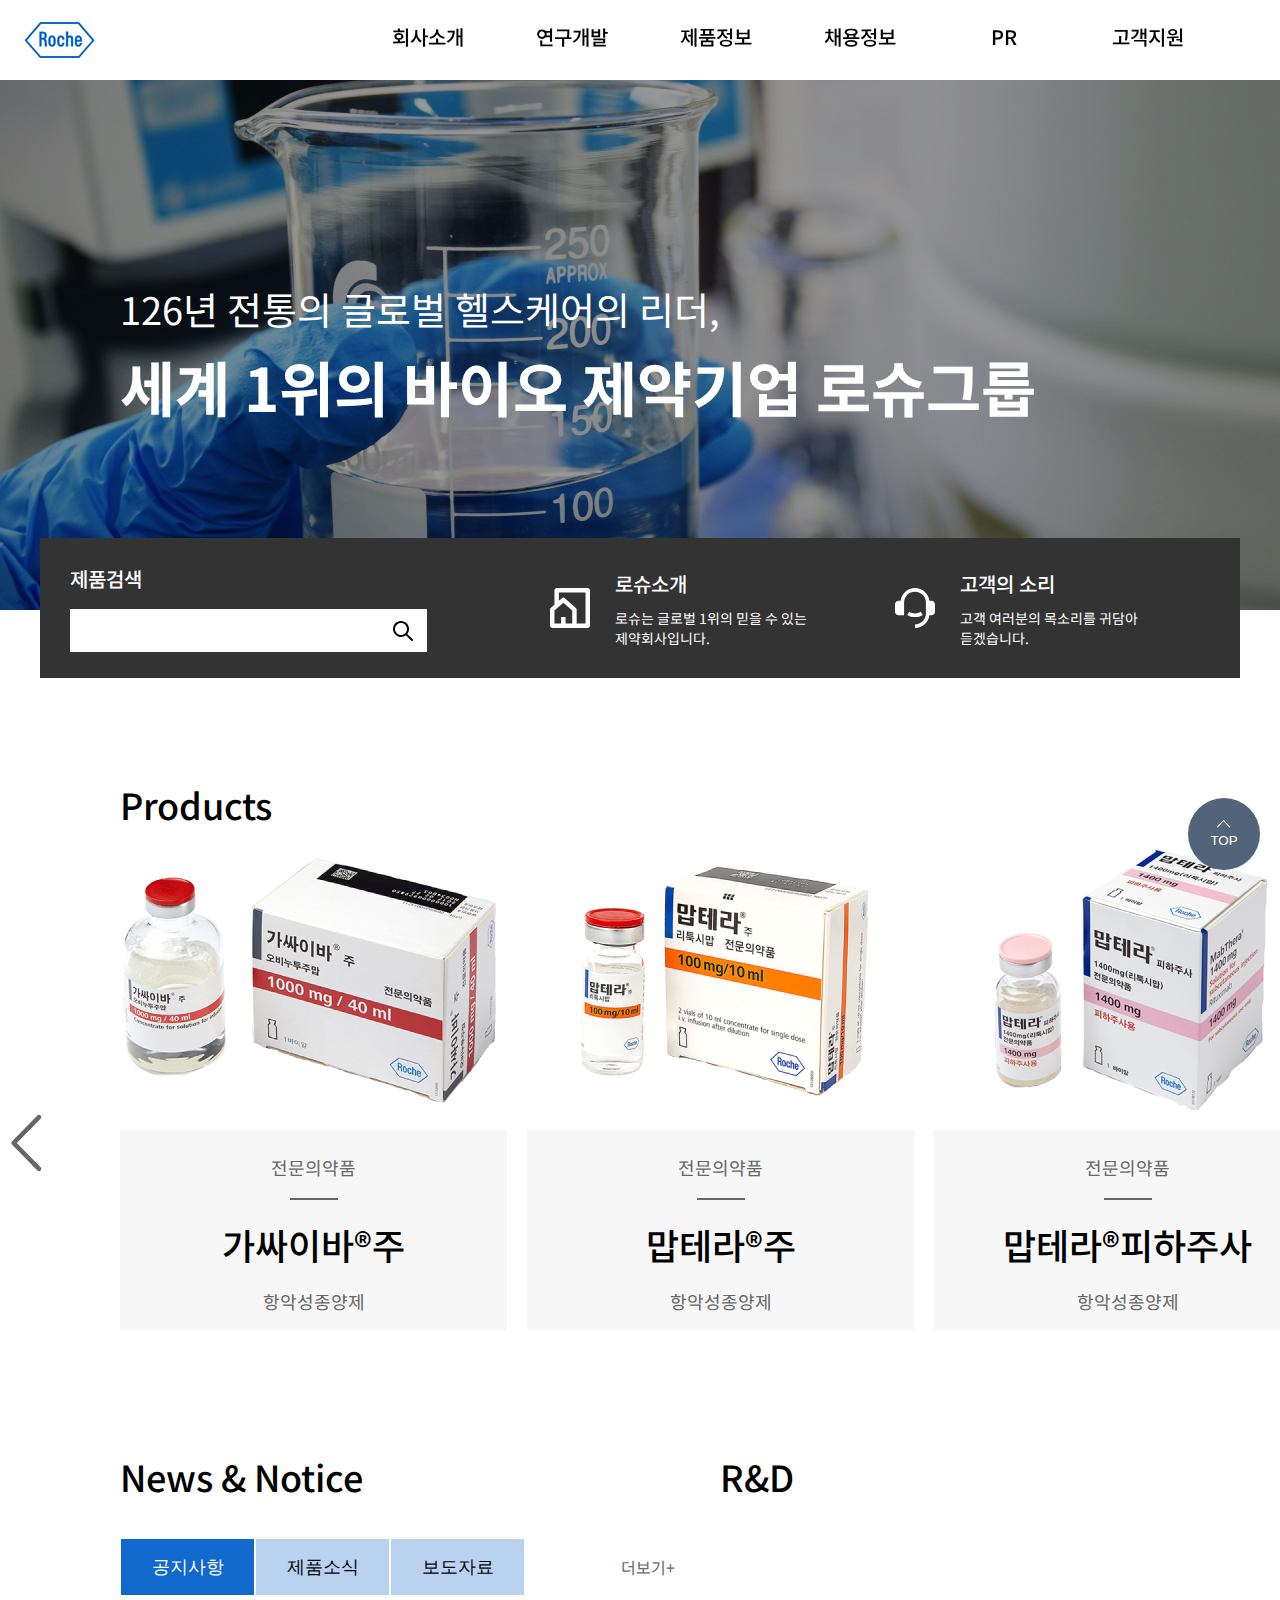
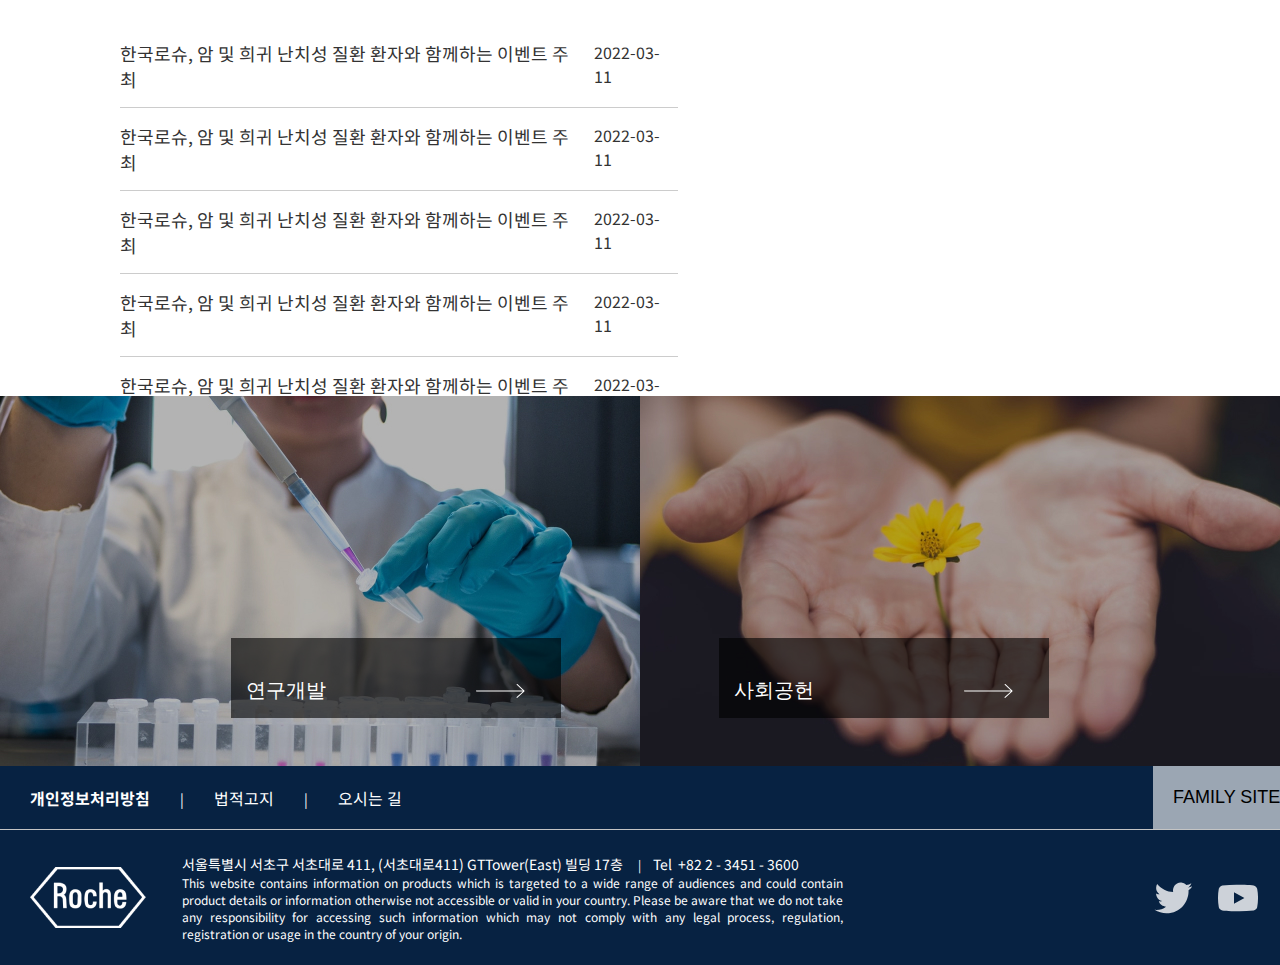
==== index.html @ 95707f21 "Add files via upload" ====
<!DOCTYPE html>
<html lang="en">
<head>
    <meta charset="UTF-8">
    <meta http-equiv="X-UA-Compatible" content="IE=edge">
    <meta name="viewport" content="width=device-width, initial-scale=1.0">
    <title>한국 로슈</title>
    <link href="https://unpkg.com/aos@2.3.1/dist/aos.css" rel="stylesheet">
    <link rel="stylesheet" href="https://unpkg.com/swiper@8/swiper-bundle.min.css"/>
    <link href="https://fonts.googleapis.com/css2?family=Noto+Sans+KR:wght@400;500;700&display=swap" rel="stylesheet">
    <link rel="stylesheet" href="./css/default.css">
    <link rel="stylesheet" href="./css/pc.css" media="screen and (min-width : 768px)">
    <link rel="stylesheet" href="./css/mobile.css" media="screen and (max-width : 767px)">
    <script src="https://ajax.googleapis.com/ajax/libs/jquery/3.6.0/jquery.min.js"></script>    
    <script src="https://unpkg.com/aos@2.3.1/dist/aos.js"></script>
    <script src="https://unpkg.com/swiper@8/swiper-bundle.min.js"></script>
    <script src="./js/slide.js"></script>
    <script src="./js/main.js"></script>
</head>
<body>
    <header id="main-header">
        <div class="container">
            <h3 class="logo"><a href="./index.html"><img src="./images/logo.png" alt="로고"></a></h3>
            <button id="mobile-menu" class="mobile-only"><img src="./images/mobile-menu.svg" alt=""></button>
            <div id="gnb">
                <ul>
                    <li><a href="#">회사소개</a>
                        <ul class="depth2 pc-only">
                            <li><a href="#">기업소개</a><span>|</span></li>
                            <li><a href="#">연혁</a></li>
                        </ul></li>
                    <li><a href="#">연구개발</a>
                        <ul class="depth2 pc-only">
                            <li><a href="#">연구개발</a><span>|</span></li>
                            <li><a href="#">임상연구</a></li>
                        </ul></li>
                    <li><a href="#">제품정보</a>
                        <ul class="depth2 pc-only">
                            <li><a href="#">제품검색</a><span>|</span></li>
                            <li><a href="#">제품소식</a></li>
                        </ul></li>
                    <li><a href="#">채용정보</a>
                        <ul class="depth2 pc-only">
                            <li><a href="#">채용안내</a><span>|</span></li>
                            <li><a href="#">복지제도</a></li>
                        </ul></li>
                    <li><a href="#">PR</a>
                        <ul class="depth2 pc-only">
                            <li><a href="#">공지사항</a><span>|</span></li>
                            <li><a href="#">보도자료</a><span>|</span></li>
                            <li><a href="#">사회공헌</a></li>
                        </ul></li>
                    <li><a href="./location.html">고객지원</a>
                        <ul class="depth2 pc-only">
                            <li><a href="#">고객문의</a><span>|</span></li>
                            <li><a href="./location.html">오시는 길</a></li>
                        </ul></li>
                </ul>
            </div>
            <button id="site-map" class="pc-only"><img src="./images/sitemap-btn.svg" alt="사이트맵"></button>
        </div>
        <div class="depth2-box pc-only"></div>
    </header>

    <div id="sitemap-modal" class="pc-only">
        <h3 class="logo"><img src="./images/logo.png" alt="로고"></h3>
        <button class="close"><img src="./images/close.svg" alt="닫기버튼"></button>
        <div class="sitemap">
            <ul>
                <li><a href="#">회사소개</a>
                    <ul class="depth2">
                        <li><a href="#">기업소개</a></li>
                        <li><a href="#">연혁</a></li>
                    </ul></li>
                <li><a href="#">연구개발</a>
                    <ul class="depth2">
                        <li><a href="#">연구개발</a></li>
                        <li><a href="#">임상연구</a></li>
                    </ul></li>
                <li><a href="#">제품정보</a>
                    <ul class="depth2">
                        <li><a href="#">제품검색</a></li>
                        <li><a href="#">제품소식</a></li>
                    </ul></li>
                <li><a href="#">채용정보</a>
                    <ul class="depth2">
                        <li><a href="#">채용안내</a></li>
                        <li><a href="#">복지제도</a></li>
                    </ul></li>
                <li><a href="#">PR</a>
                    <ul class="depth2">
                        <li><a href="#">공지사항</a></li>
                        <li><a href="#">보도자료</a></li>
                        <li><a href="#">사회공헌</a></li>
                    </ul></li>
                <li><a href="#">고객지원</a>
                    <ul class="depth2">
                        <li><a href="#">고객문의</a></li>
                        <li><a href="./location.html">오시는 길</a></li>
                    </ul></li>
            </ul>
        </div>
    </div>

    <div class="main-banner">
        <div id="main-visual" class="swiper">
            <div class="swiper-wrapper">
                <div class="swiper-slide s1">
                    <div class="title">
                    <h2>
                        <span>126년 전통의 글로벌 헬스케어의 리더,</span>
                        <br>세계 1위의 바이오 제약기업 로슈그룹
                    </h2>
                    </div>
                </div>
                <div class="swiper-slide s2">
                    <div class="title">
                    <h2>
                        <span>당신의 삶에 건강한 변화를</span>
                        <br>Doing  now what patients need next
                    </h2>
                    </div>
                </div>
                <div class="swiper-slide s3">
                    <div class="title">
                    <h2>
                        <span>지속적인 성장과 탁월한 성과 창출을 위한 노력</span>
                        <br>열정이 넘치는 회사, 로슈 기업
                    </h2>
                    </div>
                </div>
            </div>
        </div>
        <div class="quick-menu">
            <div class="search">
                <h4>제품검색</h4>
                <form action="" class="search-input">
                    <input type="" name="search" id="search">
                    <button type="submit" class="search-btn"><img src="./images/search-btn.svg" alt="검색"></button>
                </form>
            </div>
            <div class="container">
                <a href="#" class="about">
                    <img src="./images/about-icon.svg" alt="로슈소개">
                    <div class="text-box">
                        <h4>로슈소개</h4>
                        <p>로슈는 글로벌 1위의 믿을 수 있는 
                            <br>제약회사입니다.</p>
                    </div>
                </a>
                <a href="#" class="contact">
                    <img src="./images/contact-icon.svg" alt="고객의 소리">
                    <div class="text-box">
                        <h4>고객의 소리</h4>
                        <p>고객 여러분의 목소리를 귀담아 
                            <br>듣겠습니다. </p>
                    </div>
                </a>
            </div>
        </div>
    </div>

    <main> 
        <section id="products">
            <h3 class="title">Products</h3>
            <button class="arrow left"><img src="./images/left-arrow.svg" alt=""></button>
            <button class="arrow right"><img src="./images/right-arrow.svg" alt=""></button>
            <div class="container">
                <div class="product-list">
                    <div class="product-box">
                            <img src="./images/product01.jpg" alt="">
                            <a href="#" class="text-box">
                                <p>전문의약품</p>
                                <div class="border"></div>
                                <h3>가싸이바®주</h3>
                                <p>항악성종양제</p>
                            </a>
                    </div>
                    <div class="product-box">
                            <img src="./images/product02.jpg" alt="">
                            <a href="#" class="text-box">
                                <p>전문의약품</p>
                                <div class="border"></div>
                                <h3>맙테라®주</h3>
                                <p>항악성종양제</p>
                            </a>
                    </div>
                    <div class="product-box">
                        <img src="./images/product03.jpg" alt="">
                        <a href="#" class="text-box">
                            <p>전문의약품</p>
                            <div class="border"></div>
                            <h3>맙테라®피하주사</h3>
                            <p>항악성종양제</p>
                        </a>
                    </div>
                    <div class="product-box">
                        <img src="./images/product04.jpg" alt="">
                        <a href="#" class="text-box">
                            <p>전문의약품</p>
                            <div class="border"></div>
                            <h3>아바스틴®주</h3>
                            <p>항악성종양제</p>
                        </a>
                    </div>
                    <div class="product-box">
                        <img src="./images/product05.jpg" alt="">
                        <a href="#" class="text-box">
                            <p>전문의약품</p>
                            <div class="border"></div>
                            <h3>알레센자®캡슐</h3>
                            <p>항악성종양제</p>
                        </a>
                    </div>
                    <div class="product-box">
                        <img src="./images/product06.jpg" alt="">
                        <a href="#" class="text-box">
                            <p>전문의약품</p>
                            <div class="border"></div>
                            <h3>젤로다®정</h3>
                            <p>항악성종양제</p>
                        </a>
                    </div>
                     <div class="product-box">
                        <img src="./images/product07.jpg" alt="">
                        <a href="#" class="text-box">
                            <p>전문의약품</p>
                            <div class="border"></div>
                            <h3>젤보라프®정</h3>
                            <p>항악성종양제</p>
                        </a>
                    </div>
                    <div class="product-box">
                        <img src="./images/product08.jpg" alt="">
                        <a href="#" class="text-box">
                            <p>전문의약품</p>
                            <div class="border"></div>
                            <h3>캐싸일라®주</h3>
                            <p>항악성종양제</p>
                        </a>
                    </div>
                    <div class="product-box">
                        <img src="./images/product09.jpg" alt="">
                        <a href="#" class="text-box">
                            <p>전문의약품</p>
                            <div class="border"></div>
                            <h3>타쎄바®정</h3>
                            <p>항악성종양제</p>
                        </a>
                    </div>
                </div>
            </div>
        </section>

        <section id="content1">
            <article id="news">
                <h3 class="title">News & Notice</h3>
                <div class="info-box">
                    <div class="tab">
                        <div class="tab-btn">
                            <button class="on">공지사항</button>
                            <button>제품소식</button>
                            <button>보도자료</button>
                        </div>
                        <a href="#">더보기+</a>
                    </div>
                    <div class="info on notice">
                        <div class="text">
                            <a href="#">한국로슈, 암 및 희귀 난치성 질환 환자와 함께하는 이벤트 주최</a>
                            <p>2022-03-11</p>
                        </div>
                        <div class="text">
                            <a href="#">한국로슈, 암 및 희귀 난치성 질환 환자와 함께하는 이벤트 주최</a>
                            <p>2022-03-11</p>
                        </div>
                        <div class="text">
                            <a href="#">한국로슈, 암 및 희귀 난치성 질환 환자와 함께하는 이벤트 주최</a>
                            <p>2022-03-11</p>
                        </div>
                        <div class="text">
                            <a href="#">한국로슈, 암 및 희귀 난치성 질환 환자와 함께하는 이벤트 주최</a>
                            <p>2022-03-11</p>
                        </div>
                        <div class="text">
                            <a href="#">한국로슈, 암 및 희귀 난치성 질환 환자와 함께하는 이벤트 주최</a>
                            <p>2022-03-11</p>
                        </div>
                    </div>
                    <div class="info product-news">
                        <div class="text">
                            <a href="#">캐싸일라주 100밀리그램, 캐싸일라주 160밀리그램 (트라스...</a>
                            <p>2022-02-03</p>
                        </div>
                        <div class="text">
                            <a href="#">캐싸일라주 100밀리그램, 캐싸일라주 160밀리그램 (트라스...</a>
                            <p>2022-02-03</p>
                        </div>
                        <div class="text">
                            <a href="#">캐싸일라주 100밀리그램, 캐싸일라주 160밀리그램 (트라스...</a>
                            <p>2022-02-03</p>
                        </div>
                        <div class="text">
                            <a href="#">캐싸일라주 100밀리그램, 캐싸일라주 160밀리그램 (트라스...</a>
                            <p>2022-02-03</p>
                        </div>
                        <div class="text">
                            <a href="#">캐싸일라주 100밀리그램, 캐싸일라주 160밀리그램 (트라스...</a>
                            <p>2022-02-03</p>
                        </div>
                    </div>
                    <div class="info news">
                        <div class="text">
                            <a href="#">한국로슈, ‘2018 대한민국 일하기 좋은 100대 기업’ 선정</a>
                            <p>2018-11-08</p>
                        </div>
                        <div class="text">
                            <a href="#">한국로슈, ‘2018 대한민국 일하기 좋은 100대 기업’ 선정</a>
                            <p>2018-11-08</p>
                        </div>
                        <div class="text">
                            <a href="#">한국로슈, ‘2018 대한민국 일하기 좋은 100대 기업’ 선정</a>
                            <p>2018-11-08</p>
                        </div>
                        <div class="text">
                            <a href="#">한국로슈, ‘2018 대한민국 일하기 좋은 100대 기업’ 선정</a>
                            <p>2018-11-08</p>
                        </div>
                        <div class="text">
                            <a href="#">한국로슈, ‘2018 대한민국 일하기 좋은 100대 기업’ 선정</a>
                            <p>2018-11-08</p>
                        </div>
                    </div>
                </div>
            </article>
            <article id="rnd">
                <h3 class="title">R&D</h3>
                <div class="video">
                    <iframe width="569" height="351" src="https://www.youtube.com/embed/h6TH1pQkiyU?autoplay=1&mute=1&loop=1" title="YouTube video player" frameborder="0" allow="accelerometer; autoplay; clipboard-write; encrypted-media; gyroscope; picture-in-picture" allowfullscreen></iframe>
                </div>
            </article>
        </section>

        <section id="content2">
            <article class="research">
                <h3 data-aos="fade-down"
                data-aos-easing="linear"
                data-aos-duration="600">끊임없는 혁신,
                    <br>세계 최고의 R&D 중심기업 로슈
                </h3>
                <button class="btn" onclick = "location.href = '#'">
                    <h4>연구개발</h4>
                    <img src="./images/content-arrow.svg" alt="바로가기">
                </button>
            </article>
            <article class="contribution">
                <h3 data-aos="fade-down"
                data-aos-easing="linear"
                data-aos-duration="600">건강하고 행복한 내일을 위해 
                    <br>지속가능경영을 실천하고 있습니다.
                </h3>
                <button class="btn" onclick = "location.href = '#'">
                    <h4>사회공헌</h4>
                    <img src="./images/content-arrow.svg" alt="바로가기">
                </button>
            </article>

        </section>
    </main>

    <footer id="main-footer">
        <div class="ft-top pc-only">
            <ul class="ft-menu">
                <li><a href="#"><strong>개인정보처리방침</strong></a><span>|</span></li>
                <li><a href="#">법적고지</a><span>|</span></li>
                <li><a href="./location.html">오시는 길</a></li>
            </ul>
            <button id="family-site">Family Site <img src="./images/more-btn.svg" alt="패밀리사이트 열어보기"></button>
            <ul class="family-site-list">
                <li><a href="https://www.roche.com/" target="_blank">로슈글로벌</a></li>
                <li><a href="http://www.roche-diagnostics.co.kr/Pages/default.aspx" target="_blank">한국로슈진단</a></li>
            </ul>
        </div>
        <div class="ft-bottom">
            <img src="./images/ft-logo.png" alt="footer 로고">
            <div class="text">
                <p>서울특별시 서초구 서초대로 411, (서초대로411) GTTower(East) 빌딩 17층 <span>|</span>Tel&nbsp;&nbsp;+82 2 - 3451 - 3600</p>
                <p class="pc-only">This website contains information on products which is targeted to a wide range of audiences and could contain product details or information otherwise not accessible or valid in your country. Please be aware that we do not take any responsibility for accessing such information which may not comply with any legal process, regulation, registration or usage in the country of your origin.</p>
            </div>
            <div class="sns">
                <ul>
                    <li><a href="https://twitter.com/roche" target="_blank"><img src="./images/twitter.svg" alt="트위터"></a></li>
                    <li><a href="https://www.youtube.com/channel/UCH_ZBgtt6-8-VA52pao0SSA" target="_blank"><img src="./images/youtube.svg" alt="유튜브"></a></li>
                    <li><a href="https://www.facebook.com/roche/" target="_blank"><img src="./images/facebook.svg" alt="페이스북"></a></li>
                </ul>
            </div>
            <button onclick = "location.href = '#'"><img src="./images/up-arrow.svg" alt="위로가기"> TOP</button>

        </div>
    </footer>

<script src="js/swiper.js"></script>
<script> AOS.init(); </script>
</body>
</html>
---- css/default.css ----
*{
    padding: 0;
    margin: 0;
    box-sizing: border-box;
}

body{
    font-family: 'Noto Sans KR', sans-serif;
    font-weight: 400;
}

ul{
    list-style-type: none;
}

a{
    text-decoration: none;
}

img{
    display: block;
}
---- css/pc.css ----
.mobile-only{
    display: none;
}


/* header(메뉴바 부분 */

#main-header{
    width: 100%;
    height: 80px;
    box-shadow: 0px 4px 4px -4px rgba(0, 0, 0, 0.25);
}

#main-header > .container{
    width: 1440px;
    margin: 0 auto;
    position: relative;
}

#main-header > .container > .logo{
    position: absolute;
    left: 25px;
    top: 22px;
}

#gnb > ul {
    display: flex;
    position: absolute;
    top: 22px;
    left: 381px;
}

#gnb > ul > li{
    width: 94px;
    z-index: 15;
    display: flex;
    justify-content: center;
}

#gnb > ul > li > a{
    font-size: 20px;
    font-weight: 400;
    display: block;
    height: 60px;
}

#gnb > ul > li:not(:last-child){
    margin-right: 50px;
}

#gnb > ul > li > a{
    color: #000;
    font-weight: 500;
    font-size: 20px;
}

#gnb > ul > li > .depth2{
    display: flex;
    align-items: center;
    justify-content: center;
    position: absolute;
    height: 65px;
    top: 60px;
    z-index: 10;
    color: #fff;
    display: none;
    text-align: center;
}

#gnb > ul > li > .depth2.on{
    display: flex;
    min-width: 400px;
}

#gnb > ul > li > .depth2 > li > a{
    color: #fff;
}

#gnb > ul > li > .depth2 > li > a:hover{
    color: #FFE816;
}

#gnb > ul > li > .depth2 > li > span{
    margin: 0 50px;
}

#main-header .depth2-box{
    width: 100vw;
    margin: 0 auto;
    background: rgba(18, 105, 205, 0.8);
    position: absolute;
    height: 0;
    top: 80px;
    z-index: 9;
    transition: all 0.3s;
}

#main-header .depth2-box.on{
    height: 65px;
    opacity: 1;
}


#site-map{
    position: absolute;
    top: 29.33px;
    right: 25px;
    background: transparent;
    border: none;
}

#site-map:hover{
    cursor: pointer;
}




/* 사이트맵 */
#sitemap-modal{
    background: rgba(255, 255, 255, 0.95);;
    width: 100%;
    height: 100vh;
    z-index: 999;
    position: fixed;
    top: 0;
    display: flex;
    align-items: center;
    justify-content: center;
    display: none;
}

#sitemap-modal.on{
    display: flex;
}

#sitemap-modal .logo{
    position: absolute;
    left: 25px;
    top: 26px;
}

#sitemap-modal .close{
    position: absolute;
    right: 26.29px;
    top: 31.29px;
    border: none;
    background: transparent;
}

#sitemap-modal .close:hover{
    cursor: pointer;
}

#sitemap-modal .sitemap > ul{
    display: flex;
    text-align: center;
}


#sitemap-modal .sitemap > ul > li:not(:last-child){
    margin-right: 50px;
}

#sitemap-modal .sitemap > ul > li > a{
    width: 160px;
    color: #000;
    font-size: 38px;
    font-weight: 500;
    display: block;
    height: 75px;
    line-height: 75px;
    margin-bottom: 40px;
    border-bottom: 3px solid #333;
}


#sitemap-modal .sitemap .depth2 li a{
    color: #000;
    font-size: 26px;
    font-weight: 400;
    display: block;
}

#sitemap-modal .sitemap .depth2 li a:hover{
    color: #1269CD;
}

#sitemap-modal .sitemap .depth2 li:not(:last-child){
    margin-bottom: 50px;
}




/* 메인배너 부분 */

.main-banner{
    position: relative;
    margin: 0 auto;
}

.swiper {
    width: 100%;
    height: 530px;
  }
  
  .swiper .swiper-slide.s1{
    background-image: url(../images/main-visual01.jpg);
    background-size: cover;
    background-position: center;
  }
  
  .swiper .swiper-slide.s2{
    background-image: url(../images/main-visual02.jpg);
    background-size: cover;
    background-position: center;
  }

  .swiper .swiper-slide.s3{
    background-image: url(../images/main-visual03.jpg);
    background-size: cover;
    background-position: center;
  }
  
  .swiper .swiper-slide {
    position: relative;
  }

  .swiper .swiper-slide .title{
      width: 1440px;
      margin: 0 auto;
      padding-left: 120px;
      padding-top: 175px;
  }
  
  .swiper .swiper-slide .title h2 {
    font-size: 60px;
    color: #fff;
    margin-bottom: 0;
  }
  
  .swiper .swiper-slide .title h2 span {
    font-size: 38px;
    font-weight: normal;
  }



  /* 퀵메뉴 */

  .quick-menu{
      width: 1200px;
      height: 140px;
      background: #333;
      margin: 0 auto;
      z-index: 9;
      position: absolute;
      top: 458px;
      left: 50%;
      transform: translate(-50%, 0);
  }

  .quick-menu{
      display: flex;
      padding-left: 30px;
      align-items: center;
      color: #fff
  }

  .quick-menu .search > h4{
      font-size: 20px;
      font-weight: 500;
      margin-bottom: 16px;
  }

  .quick-menu .search .search-input {
      display: flex;
  }
  
  .quick-menu .search .search-input > input{
      width: 323px;
      height: 43px;
      border: none;
  }

  .quick-menu .search .search-input .search-btn{
      display: inline-block;
      width: 34px;
      height: 43px;
      background: #fff;
      border: none;
      margin-left: 0;
  }

  .quick-menu .search .search-input .search-btn:hover{
      cursor: pointer;
  }

  .main-banner .quick-menu .container{
      width: 690px;
      height: 140px;
      margin-left: 123px;
      display: flex;
  }

  .main-banner .quick-menu .about{
      width: 345px;
      display: flex;
      align-items: center;
      justify-content: left;
      color: #fff;
  }

  .main-banner .quick-menu .container a > img{
      width: 40px;
      margin-right: 25px;
  }

  .main-banner .quick-menu .text-box > h4{
      font-size: 20px;
      font-weight: 500;
      margin-bottom: 10px;
  }

  .main-banner .quick-menu .text-box > p{
    font-size: 14px;
    font-weight: 400;
}

.main-banner .quick-menu .contact{
    width: 345px;
    display: flex;
    align-items: center;
    justify-content: left;
    color: #fff;
}


section > h3{
    font-size: 36px;
    font-weight: 500;
}



/* 제품소개 */

#products{
    height: 672px;
    width: 1440px;
    margin: 0 auto;
    margin-top: 168px;
    padding-left: 120px;
    position: relative;
}

#products > .arrow{
    position: absolute;
    border: none;
    background: transparent;
}

#products > .arrow.right{
    right: 10.71px;
    top: 50%;
}

#products > .arrow.left{
    left: 10.71px;
    top: 50%;
}

#products .container{
    width: 1211px;
    height: 500px;
    overflow: hidden;
    position: relative;
}

#products .product-list{
    position: absolute;
    left: 0;
    width: calc(1211px*3);
    display: flex;
    margin-left: calc(-1211px*0);
    transition: all, 0.5s;
}

#products .product-list .product-box{
    display: inline-block;
    width: 387px;
    height: 500px;
}

#products .product-box{
    margin-right: 20px;
}

#products .product-box:nth-child(3n){
    margin-right: 0;
}

#products .product-list .text-box{
    width: 387px;
    padding: 24px 0;
    display: flex;
    flex-direction: column;
    align-items: center;
    background: #f7f7f7;
}

#products .product-list .text-box > p{
    font-size: 14px;
    font-weight: 400;
    color: #666;
    margin-bottom: 18px;
}

#products .product-list .text-box > .border{
    height: 2px;
    width: 48px;
    background: #666;
    margin-bottom: 18px;
}

#products .product-list .text-box > h3{
    font-size: 36px;
    font-weight: 500;
    color: #000;
}

#products .product-list .text-box > h3{
    font-size: 36px;
    font-weight: 500;
    color: #000;
    margin-bottom: 18px;
}

#products .product-list .text-box > p{
    font-size: 18px;
    color: #666;
}



/* 게시판, 영상 */

#content1 {
    width: 1440px;
    height: 546px;
    margin: 0 auto;
    display: flex;
    flex: 1;
}

#content1 article > h3{
    font-size: 36px;
    font-weight: 500;
}

#content1 #news{
    width: 720px;
    padding-left: 120px;
    padding-right: 42px;
}

#news .info-box{
    width: 558px;
    height: 366px;
    margin-top: 37px;
}

#news .tab{
    display: flex;
    align-items: center;
}

#news .tab-btn{
    display: flex;
}

#news .tab button{
    border: none;
    background: #B8D2F0;
    width: 135px;
    height: 56px;
    border-inline: 1px solid #fff;
    color: #000;
    font-size: 18px;
}

#news .tab button:hover{
    cursor: pointer;
}

#news .tab button.on{
    background: #1269CD;
    color: #fff;
}

#news .tab > a{
    font-size: 16px;
    margin-left: 96px;
    color: #696969;
}

#news .info{
    display: none;
}

#news .info.on{
    display: block;
}

#news .info .text{
    display: flex;
    font-size: 18px;
    margin-bottom: 15px;
    border-bottom: 1px solid #ccc;
    padding-bottom: 15px;
}

#news .info .text:first-child{
    margin-top: 45px;
}

#news .info .text > a{
    color: #333;
    width: 456px;
}

#news .info .text > p{
    margin-left: 19px;
    font-size: 16px;
    color: #333;
}

#rnd > .video{
    margin-top: 37px;
    padding-left: 31px;
}




/* 하단 배너 */

#content2{
    width: 100%;
    height: 370px;
    margin: 0 auto;
    display: flex;
}

#content2 article{
    display: flex;
    flex-direction: column;
    flex: 1;
}


#content2 .research{
    background-image: url(../images/content01.jpg);
    background-position: center;
    background-size: cover;
    padding-top: 124px;
    padding-right: 79px;
    align-items:flex-end;
}

#content2 .contribution{
    background-image: url(../images/content02.jpg);
    background-position: center;
    background-size: cover;
    padding-top: 124px;
    padding-left: 79px;
    align-items:flex-start;
}

#content2 article > h3{
    font-size: 28px;
    font-weight: 500;
    color: #fff;
    margin-bottom: 38px;
}


#content2 article .btn{
    width: 330px;
    height: 80px;
    background: rgba(0, 0, 0, 0.6);
    padding-top: 25px;
    padding-left: 15px;
    padding-right: 19px;
    display: flex;
    align-items: center;
    border: none;
}

#content2 article .btn:hover{
    cursor: pointer;
}

#content2 article .btn > h4{
    color: #fff;
    font-size: 20px;
    font-weight: 500;
    margin-right: 150px;
}



/* 메인 footer */

#main-footer{
    margin: 0 auto;
    width: 100%;
    height: 199px;
    background: #072242;
}

#main-footer .ft-top{
    width: 1440px;
    margin: 0 auto;
    height: 63px;
    position: relative;
}

#main-footer .ft-menu{
    display: flex;
    position: absolute;
    top: 20px;
    left: 30px;
}

#main-footer .ft-menu li > a{
    color: #fff;
    font-size: 16px;
}

#main-footer .ft-menu li > span{
    margin-right: 30px;
    margin-left: 30px;
    color: #fff;
    font-size: 14px;
}

#family-site{
    width: 287px;
    height: 63px;
    display: flex;
    align-items: center;
    font-size: 18px;
    padding: 19px 20px;
    background: rgba(255, 255, 255, 0.6);
    border: none;
    text-transform: uppercase;
    position: absolute;
    top: 0;
    right: 0;
}

#family-site:hover{
    cursor: pointer;
}

#family-site > img{
    margin-left: 110px;
}

#main-footer .ft-top .family-site-list{
    position: absolute;
    right: 0;
    top: -129px;
    display: none;
}

#main-footer .ft-top .family-site-list.on{
    display: block;
}

#main-footer .ft-top .family-site-list li{
    width: 287px;
    height: 65px;
    background: rgba(200, 215, 232, 0.8);
}

#main-footer .ft-top .family-site-list li a{
    display: block;
    width: 287px;
    height: 65px;
    padding-left: 20px;
    padding-top: 21px;
    color: #000;
    font-size: 20px;
}


#main-footer .ft-bottom{
    width: 1440px;
    margin: 0 auto;
    height: 136px;
    border-top: 1px solid #c4c4c4;
    display: flex;
    align-items: center;
    padding-left: 30px;
}

#main-footer .ft-bottom > img{
    margin-right: 36px;
}

#main-footer .ft-bottom .text{
    width: 661px;
    color: #fff;
    font-size: 12px;
    text-align: justify;
}

#main-footer .ft-bottom .text p:first-child{
    font-size: 14px;
}

#main-footer .ft-bottom .text p:first-child > span{
    font-size: 12px;
    margin-right: 1em;
    margin-left: 1em;
}

#main-footer .ft-bottom .sns ul{
    display: flex;
    width: 170px;
    justify-content: space-between;
    margin-left: 310px;
}

#main-footer .ft-bottom > button{
    width: 72px;
    height: 72px;
    border-radius: 50%;
    background: #51647A;
    color: #fff;
    border: none;
    display: flex;
    flex-direction: column;
    justify-content: center;
    align-items: center;
    position: fixed;
    bottom: 30px;
    right: 20px;
}

#main-footer .ft-bottom > button:hover{
    cursor: pointer;
}

#main-footer .ft-bottom > button > img{
    margin-bottom: 5px;
}
---- css/mobile.css ----
.pc-only{
    display: none;
}

#main-header{
    width: 100%;
    height: 80px;
    box-shadow: 0px 4px 4px -4px rgba(0, 0, 0, 0.25);
    position: relative;
}

#main-header > .container{
    height: 80px;
    display: flex;
    align-items: center;
    justify-content: center;
}

#main-header > .container > .logo{
    width: 94px;
}

#mobile-menu{
    position: absolute;
    border: none;
    background: transparent;
    top: 16px;
    right: 16px;
}

#gnb {
    width: 100%;
    background: rgba(255, 255, 255, 0.9);    
    display: flex;
    flex-direction: column;
    position: absolute;
    top: 80px;
    z-index: 9;
    display: none;
}

#gnb.on{
    display: flex;
}

#gnb > ul > li{
    width: 100%;
    height: 63px;
    z-index: 15;
    display: flex;
    justify-content: left;
    line-height: 63px;
}

#gnb > ul > li > a{
    padding-left: 15px;
    font-size: 20px;
    font-weight: 500;
    display: block;
    width: 100%;
    height: 63px;
}


#gnb > ul > li > a{
    color: #000;
    font-weight: 500;
    font-size: 20px;
}




/* 메인배너 부분 */

.main-banner{
    position: relative;
}

.swiper {
    width: 100%;
    height: calc(100vh - 80px);
  }
  
  .swiper .swiper-slide.s1{
    background-image: url(../images/main-visual01.jpg);
    background-size: cover;
    background-position: center;
  }
  
  .swiper .swiper-slide.s2{
    background-image: url(../images/main-visual02.jpg);
    background-size: cover;
    background-position-x: 30%;
  }

  .swiper .swiper-slide.s3{
    background-image: url(../images/main-visual03.jpg);
    background-size: cover;
    background-position-x: 40%;
  }
  
  .swiper .swiper-slide {
    display: flex;
    justify-content: center;
    align-items: center;
  }

  .swiper .swiper-slide .title{
      width: 100%;
      text-align: center;
  }
  
  .swiper .swiper-slide .title h2 {
    font-size: 20px;
    color: #fff;
    margin-bottom: 0;
    font-weight: 500;
  }
  
  .swiper .swiper-slide .title h2 span {
    font-size: 15px;
    font-weight: normal;
  }



  /* 퀵메뉴 */

.quick-menu{
    width: 100%;
    height: 280px;
    background: #333;
}

.quick-menu .search{
    height: 140px;
    display: flex;
    flex-direction: column;
    justify-content: center;
    align-items: center;
    color: #fff;
}

.quick-menu .search > h4{
    font-size: 20px;
    font-weight: 500;
    margin-bottom: 16px;
}

.quick-menu .search .search-input {
    display: flex;
}

.quick-menu .search .search-input > input{
    width: 323px;
    height: 43px;
    border: none;
}

.quick-menu .search .search-input .search-btn{
    display: inline-block;
    width: 34px;
    height: 43px;
    background: #fff;
    border: none;
    margin-left: 0;
}

.main-banner .quick-menu .container{
    display: flex;
    flex: 1;
}

.main-banner .quick-menu a{
    width: 50%;
    height: 140px;
    display: flex;
    flex-direction: column;
    align-items: center;
    justify-content: center;
    color: #fff;
    text-align: center;
}

.main-banner .quick-menu a > img{
    width: 40px;
    margin-bottom: 10px;
}

.main-banner .quick-menu .text-box > h4{
    font-size: 18px;
    font-weight: 500;
    margin-bottom: 5px;
}

.main-banner .quick-menu .text-box > p{
  font-size: 12px;
  font-weight: 400;
}


/* 제품소개 */

#products{
    width: 100%;
    height: 768px;
    position: relative;
    text-align: center;
    padding-top: 60px;
    display: flex;
    flex-direction: column;
    align-items: center;
}

#products .title{
    margin-bottom: 8px;
    font-size: 36px;
}

#products > .arrow{
    position: absolute;
    border: none;
    background: #C4C4C4;
    width: 50px;
    height: 50px;
    display: flex;
    justify-content: center;
    align-items: center;
    z-index: 999;
}

#products > .arrow > img{
    width: 22px;
    height: 22px;
}

#products > .arrow.right{
    right: 0;
    top: 573px;
}

#products > .arrow.left{
    left: 0;
    top: 573px;
}

#products .container{
    width: 100vw;
    height: 768px;
    overflow: hidden;
}

#products .product-list{
    display: flex;
    transition: all, 0.5s;
}

#products .product-list .product-box{
    width: 100vw;
    height: 613px;
}

#products .product-list .product-box > img{
    width: 100%;
    height: 348px;
    object-fit: contain;
}

#products .product-list .text-box{
    width: 100vw;
    height: 300px;
    padding: 65.5px 0;
    display: flex;
    flex-direction: column;
    align-items: center;
    background: #f7f7f7;
}

#products .product-list .text-box > p{
    font-size: 15px;
    font-weight: 400;
    color: #666;
    margin-bottom: 20px;
}

#products .product-list .text-box .border{
    width: 53px;
    height: 2px;
    background: #666;
    margin-bottom: 20px;
}


#products .product-list .text-box > h3{
    font-size: 40px;
    font-weight: 500;
    color: #000;
    margin-bottom: 20px;
}

#products .product-list .text-box > p{
    font-size: 20px;
    color: #666;
}




/* 게시판, 영상 */

#content1 {
    width: 100%;
    height: 1000px;
    display: flex;
    flex: 1;
    flex-direction: column;
}

#content1 article > h3{
    font-size: 36px;
    font-weight: 500;
}

#content1 #news{
    width: 100%;
    text-align: center;
    padding: 0 10px;
    padding-top: 60px;
}

#news .info-box{
    width: calc(100% -20px);
    height: 339px;
    margin-top: 50px;
}

#news .tab{
    display: flex;
    flex-direction: column;
    align-items: flex-end;
}

#news .tab-btn{
    width: calc(100vw - 24px);
    display: flex;
}

#news .tab-btn button{
    border: none;
    background: #B8D2F0;
    width: 100%;
    height: 56px;
    border-inline: 1px solid #fff;
    color: #000;
    font-size: 18px;
}

#news .tab button.on{
    background: #1269CD;
    color: #fff;
}

#news .tab > a{
    font-size: 16px;
    color: #696969;
    margin-top: 15px;
}

#news .info{
    display: none;
}

#news .info.on{
    display: block;
}

#news .info .text{
    display: flex;
    font-size: 15px;
    margin-bottom: 15px;
    border-bottom: 1px solid #ccc;
    padding-bottom: 15px;
}

#news .info .text:first-child{
    margin-top: 15px;
}

#news .info .text > a{
    padding-left: 1px;
    display: block;
    color: #333;
    width: 90%;
    overflow: hidden;
    white-space: nowrap;
    text-align: left;
}

#news .info .text > p{
    margin-left: 12px;
    font-size: 12px;
    color: #333;
    white-space: nowrap;
}

#rnd{
    display: block;
    width: 100%;
    height: 410px;
    padding-top: 60px ;
    text-align: center;
}

#rnd > .video{
    margin-top: 50px;
}

#rnd > .video iframe{
    width: 100%;
}



/* 하단 배너 */

#content2{
    margin-top: 100px;
    height: 560px;
    display: flex;
    flex-direction: column;
}

#content2 article{
    width: 100%;
    display: flex;
    flex-direction: column;
    flex: 1; 
    padding-top: 110px;
    padding-left: 30px;
    align-items:flex-start;
}


#content2 .research{
    background-image: url(../images/content01.jpg);
    background-position: center;
    background-size: cover;
}

#content2 .contribution{
    background-image: url(../images/content02.jpg);
    background-position: center;
    background-size: cover;
}

#content2 article > h3{
    font-size: 20px;
    font-weight: 500;
    color: #fff;
    margin-bottom: 20px;
}


#content2 article .btn{
    width: 250px;
    height: 60px;
    background: rgba(0, 0, 0, 0.6);
    padding-top: 25px;
    padding-left: 15px;
    padding-right: 19px;
    display: flex;
    align-items: center;
    border: none;
}

#content2 article .btn:hover{
    cursor: pointer;
}

#content2 article .btn > h4{
    color: #fff;
    font-size: 14px;
    font-weight: 500;
    margin-right: 110px;
}


/* 메인 footer */

#main-footer{
    width: 100%;
    height: 212px;
    background: #072242;
}

#main-footer .ft-bottom{
    padding-top: 20px;
    display: flex;
    flex-direction: column;
    align-items: center;
    justify-content: center;
}

#main-footer .ft-bottom > img{
    margin-bottom: 25px;
    width: 90px;
}

#main-footer .ft-bottom .text{
    color: #fff;
    font-size: 11px;
    text-align: center;
    margin-bottom: 25px;
    width: 350px;
    line-height: 2em;
}

#main-footer .ft-bottom .text p:first-child > span{
    display: none;
}

#main-footer .ft-bottom .sns ul{
    display: flex;
    width: 165px;
    justify-content: space-between;
}

#main-footer .ft-bottom .sns ul li a > img{
    width: 35px;
}

#main-footer .ft-bottom > button{
    width: 55px;
    height: 55px;
    border-radius: 50%;
    background: #51647A;
    color: #fff;
    border: none;
    display: flex;
    flex-direction: column;
    justify-content: center;
    align-items: center;
    position: fixed;
    bottom: 20px;
    right: 15px;
    font-size: 12px;
}


#main-footer .ft-bottom > button > img{
    margin-bottom: 8px;
}
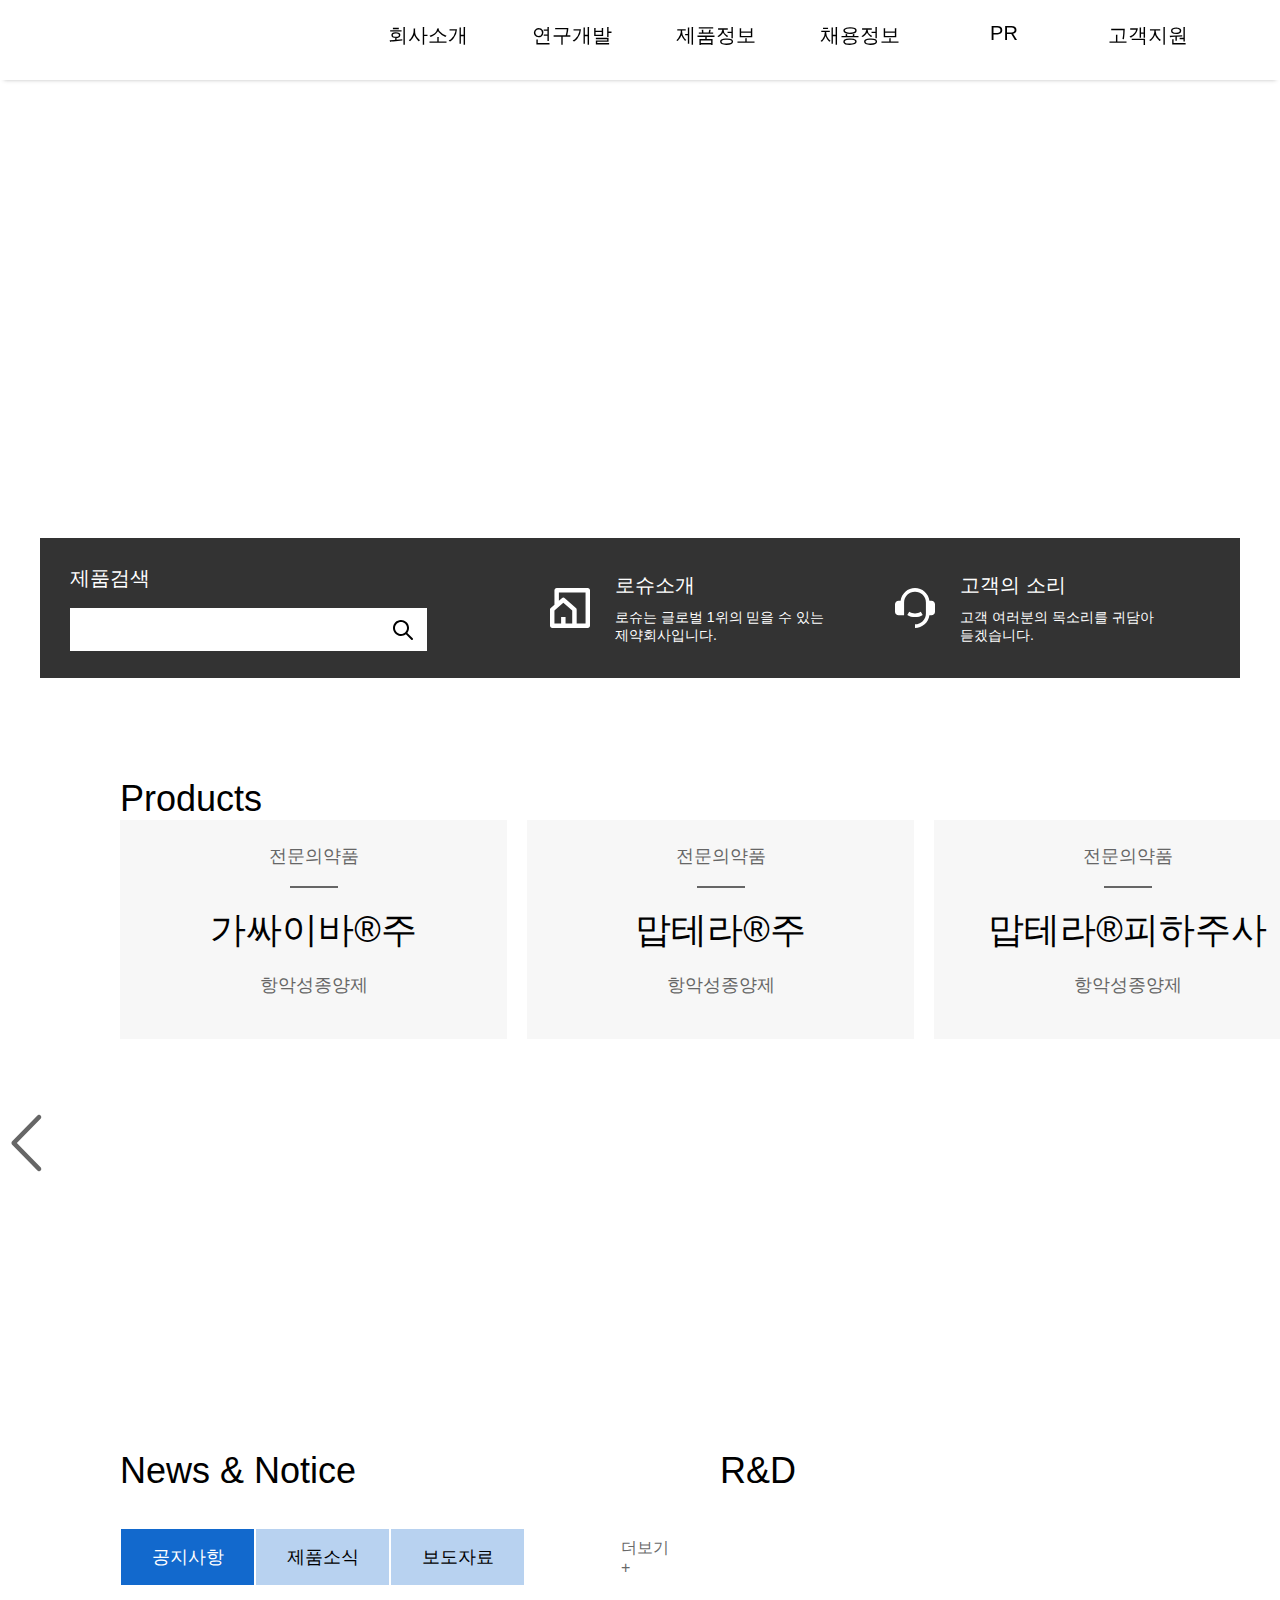
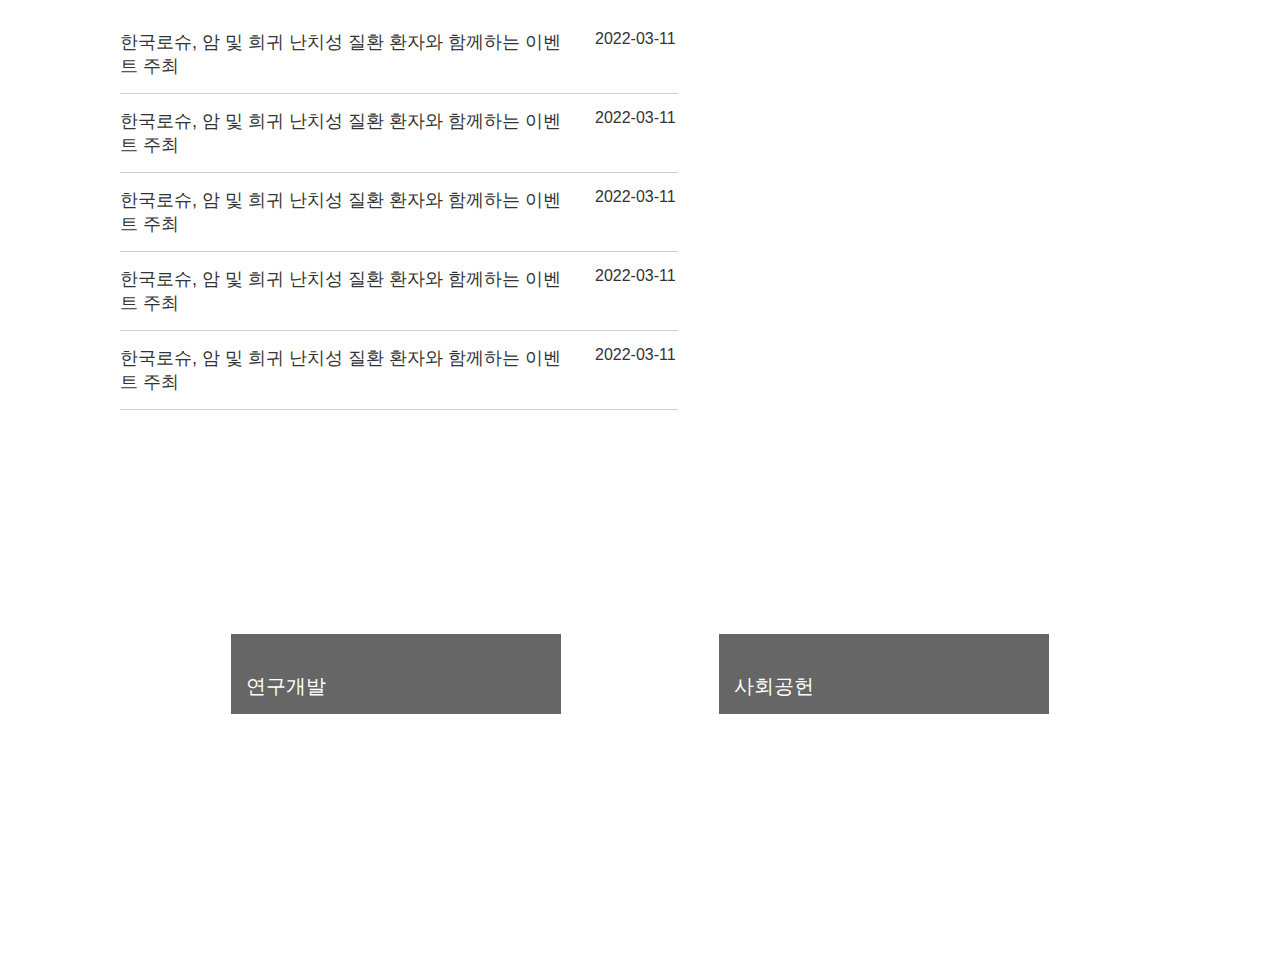
==== commit f6fc0079: "Add files via upload" ====
--- a/index.html
+++ b/index.html
@@ -16,91 +16,19 @@
     <script src="https://unpkg.com/swiper@8/swiper-bundle.min.js"></script>
     <script src="./js/slide.js"></script>
     <script src="./js/main.js"></script>
+    <meta name="description" content="세계 1위의 바이오 제약기업 로슈그룹 홈페이지 입니다.">  
+    <meta name="keywords" content="제약회사, 제약, 의료, 약, 바이오, 건강 ">
+    <meta name="author" content="한국 로슈">
+    <meta property="og:image" content="./images/logo2.png">
+    <meta property="og:title" content="한국 로슈">
+    <meta property="og:description" content="126년 전통의 글로벌 헬스케어의 리더, 세계 1위의 바이오 제약기업 로슈그룹 홈페이지 입니다.">
 </head>
 <body>
-    <header id="main-header">
-        <div class="container">
-            <h3 class="logo"><a href="./index.html"><img src="./images/logo.png" alt="로고"></a></h3>
-            <button id="mobile-menu" class="mobile-only"><img src="./images/mobile-menu.svg" alt=""></button>
-            <div id="gnb">
-                <ul>
-                    <li><a href="#">회사소개</a>
-                        <ul class="depth2 pc-only">
-                            <li><a href="#">기업소개</a><span>|</span></li>
-                            <li><a href="#">연혁</a></li>
-                        </ul></li>
-                    <li><a href="#">연구개발</a>
-                        <ul class="depth2 pc-only">
-                            <li><a href="#">연구개발</a><span>|</span></li>
-                            <li><a href="#">임상연구</a></li>
-                        </ul></li>
-                    <li><a href="#">제품정보</a>
-                        <ul class="depth2 pc-only">
-                            <li><a href="#">제품검색</a><span>|</span></li>
-                            <li><a href="#">제품소식</a></li>
-                        </ul></li>
-                    <li><a href="#">채용정보</a>
-                        <ul class="depth2 pc-only">
-                            <li><a href="#">채용안내</a><span>|</span></li>
-                            <li><a href="#">복지제도</a></li>
-                        </ul></li>
-                    <li><a href="#">PR</a>
-                        <ul class="depth2 pc-only">
-                            <li><a href="#">공지사항</a><span>|</span></li>
-                            <li><a href="#">보도자료</a><span>|</span></li>
-                            <li><a href="#">사회공헌</a></li>
-                        </ul></li>
-                    <li><a href="./location.html">고객지원</a>
-                        <ul class="depth2 pc-only">
-                            <li><a href="#">고객문의</a><span>|</span></li>
-                            <li><a href="./location.html">오시는 길</a></li>
-                        </ul></li>
-                </ul>
-            </div>
-            <button id="site-map" class="pc-only"><img src="./images/sitemap-btn.svg" alt="사이트맵"></button>
-        </div>
-        <div class="depth2-box pc-only"></div>
-    </header>
-
-    <div id="sitemap-modal" class="pc-only">
-        <h3 class="logo"><img src="./images/logo.png" alt="로고"></h3>
-        <button class="close"><img src="./images/close.svg" alt="닫기버튼"></button>
-        <div class="sitemap">
-            <ul>
-                <li><a href="#">회사소개</a>
-                    <ul class="depth2">
-                        <li><a href="#">기업소개</a></li>
-                        <li><a href="#">연혁</a></li>
-                    </ul></li>
-                <li><a href="#">연구개발</a>
-                    <ul class="depth2">
-                        <li><a href="#">연구개발</a></li>
-                        <li><a href="#">임상연구</a></li>
-                    </ul></li>
-                <li><a href="#">제품정보</a>
-                    <ul class="depth2">
-                        <li><a href="#">제품검색</a></li>
-                        <li><a href="#">제품소식</a></li>
-                    </ul></li>
-                <li><a href="#">채용정보</a>
-                    <ul class="depth2">
-                        <li><a href="#">채용안내</a></li>
-                        <li><a href="#">복지제도</a></li>
-                    </ul></li>
-                <li><a href="#">PR</a>
-                    <ul class="depth2">
-                        <li><a href="#">공지사항</a></li>
-                        <li><a href="#">보도자료</a></li>
-                        <li><a href="#">사회공헌</a></li>
-                    </ul></li>
-                <li><a href="#">고객지원</a>
-                    <ul class="depth2">
-                        <li><a href="#">고객문의</a></li>
-                        <li><a href="./location.html">오시는 길</a></li>
-                    </ul></li>
-            </ul>
-        </div>
+
+    <div class="header-component">
+        <script src="./js/header.js"></script>
     </div>
+
 
     <div class="main-banner">
         <div id="main-visual" class="swiper">
@@ -367,36 +295,9 @@
         </section>
     </main>
 
-    <footer id="main-footer">
-        <div class="ft-top pc-only">
-            <ul class="ft-menu">
-                <li><a href="#"><strong>개인정보처리방침</strong></a><span>|</span></li>
-                <li><a href="#">법적고지</a><span>|</span></li>
-                <li><a href="./location.html">오시는 길</a></li>
-            </ul>
-            <button id="family-site">Family Site <img src="./images/more-btn.svg" alt="패밀리사이트 열어보기"></button>
-            <ul class="family-site-list">
-                <li><a href="https://www.roche.com/" target="_blank">로슈글로벌</a></li>
-                <li><a href="http://www.roche-diagnostics.co.kr/Pages/default.aspx" target="_blank">한국로슈진단</a></li>
-            </ul>
-        </div>
-        <div class="ft-bottom">
-            <img src="./images/ft-logo.png" alt="footer 로고">
-            <div class="text">
-                <p>서울특별시 서초구 서초대로 411, (서초대로411) GTTower(East) 빌딩 17층 <span>|</span>Tel&nbsp;&nbsp;+82 2 - 3451 - 3600</p>
-                <p class="pc-only">This website contains information on products which is targeted to a wide range of audiences and could contain product details or information otherwise not accessible or valid in your country. Please be aware that we do not take any responsibility for accessing such information which may not comply with any legal process, regulation, registration or usage in the country of your origin.</p>
-            </div>
-            <div class="sns">
-                <ul>
-                    <li><a href="https://twitter.com/roche" target="_blank"><img src="./images/twitter.svg" alt="트위터"></a></li>
-                    <li><a href="https://www.youtube.com/channel/UCH_ZBgtt6-8-VA52pao0SSA" target="_blank"><img src="./images/youtube.svg" alt="유튜브"></a></li>
-                    <li><a href="https://www.facebook.com/roche/" target="_blank"><img src="./images/facebook.svg" alt="페이스북"></a></li>
-                </ul>
-            </div>
-            <button onclick = "location.href = '#'"><img src="./images/up-arrow.svg" alt="위로가기"> TOP</button>
-
-        </div>
-    </footer>
+    <div class="footer-component">
+        <script src="./js/footer.js"></script>
+    </div>
 
 <script src="js/swiper.js"></script>
 <script> AOS.init(); </script>
--- a/css/pc.css
+++ b/css/pc.css
@@ -361,6 +361,10 @@
     background: transparent;
 }
 
+#products > .arrow:hover{
+    cursor: pointer;
+}
+
 #products > .arrow.right{
     right: 10.71px;
     top: 50%;
--- a/css/mobile.css
+++ b/css/mobile.css
@@ -16,7 +16,7 @@
     justify-content: center;
 }
 
-#main-header > .container > .logo{
+#main-header > .container > .logo > img{
     width: 94px;
 }
 
@@ -25,22 +25,24 @@
     border: none;
     background: transparent;
     top: 16px;
-    right: 16px;
+    right: 10px;
 }
 
 #gnb {
     width: 100%;
+    height: 0;
+    overflow: hidden;
     background: rgba(255, 255, 255, 0.9);    
     display: flex;
     flex-direction: column;
     position: absolute;
     top: 80px;
     z-index: 9;
-    display: none;
+    transition: all 0.5s;
 }
 
 #gnb.on{
-    display: flex;
+    height: calc(63px*6);
 }
 
 #gnb > ul > li{
@@ -66,6 +68,10 @@
     color: #000;
     font-weight: 500;
     font-size: 20px;
+}
+
+#gnb > ul > li > ul > li > span{
+    display: none;
 }
 
 
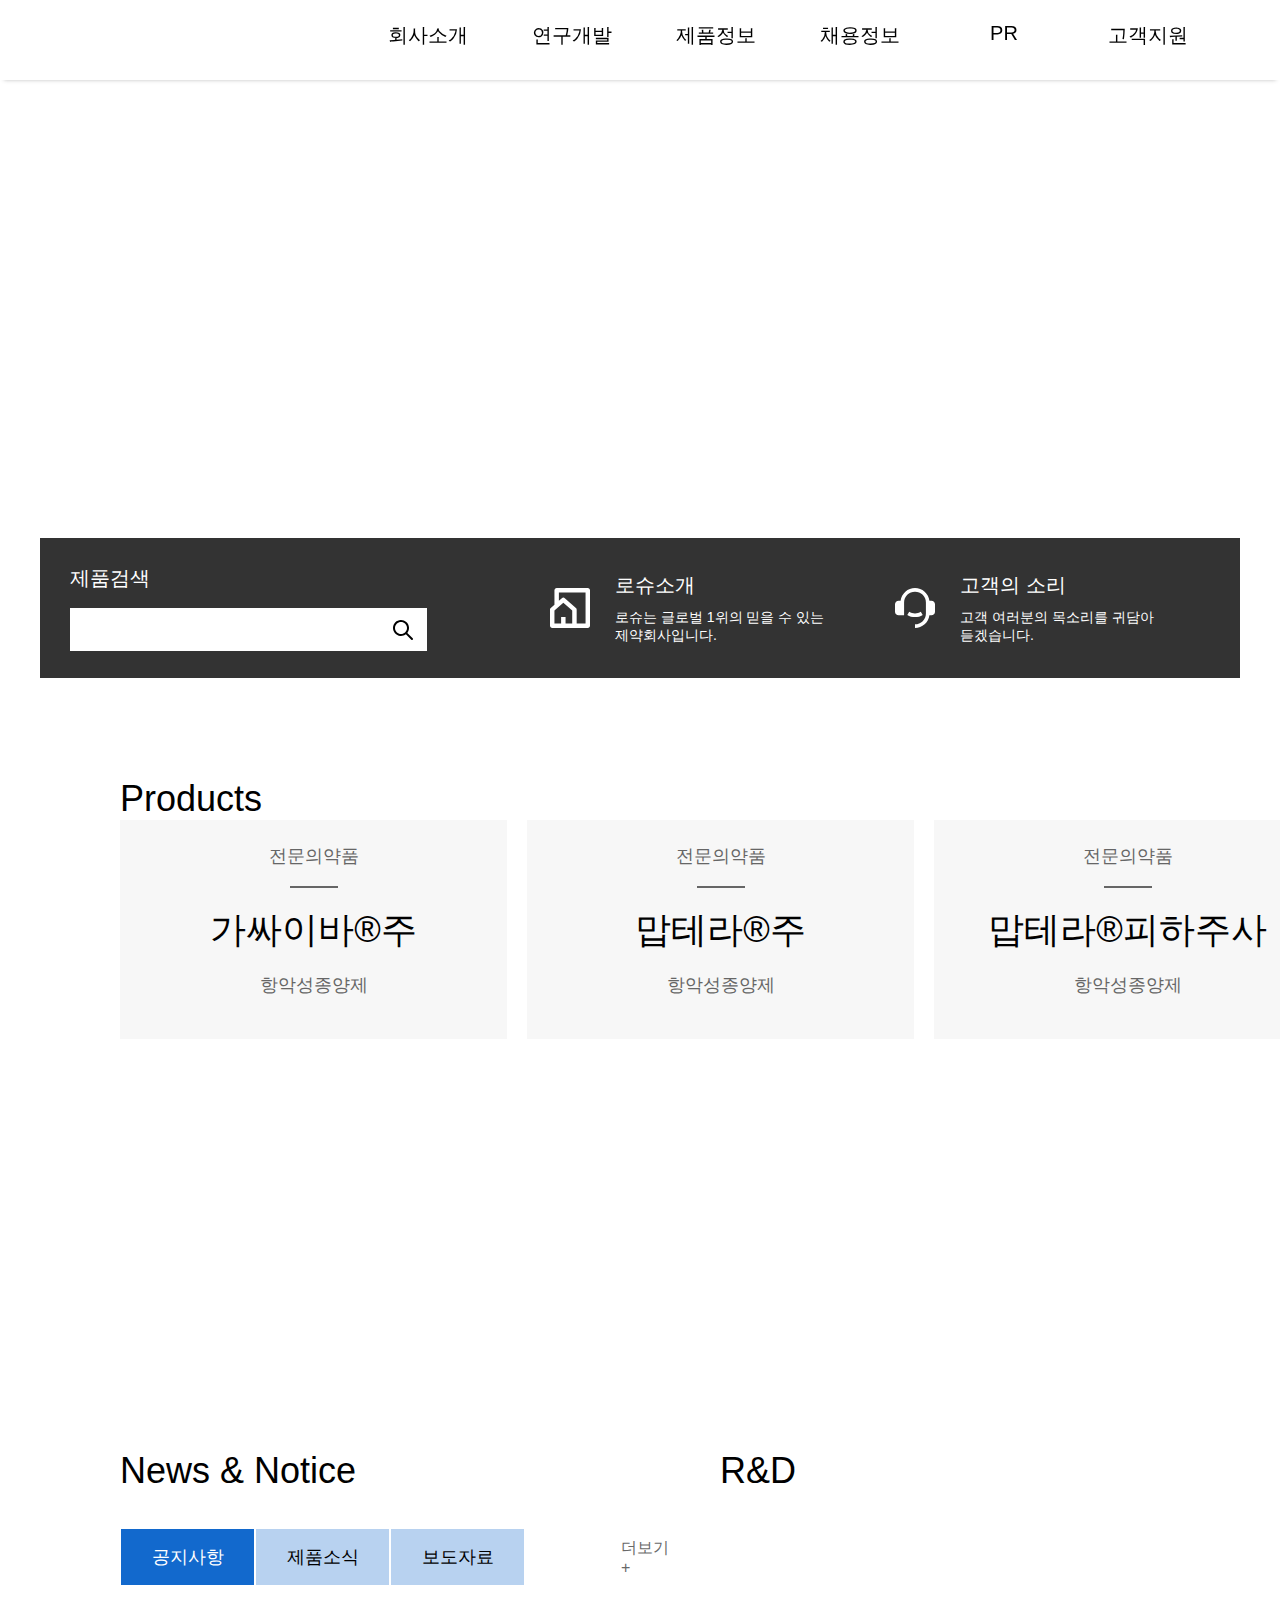
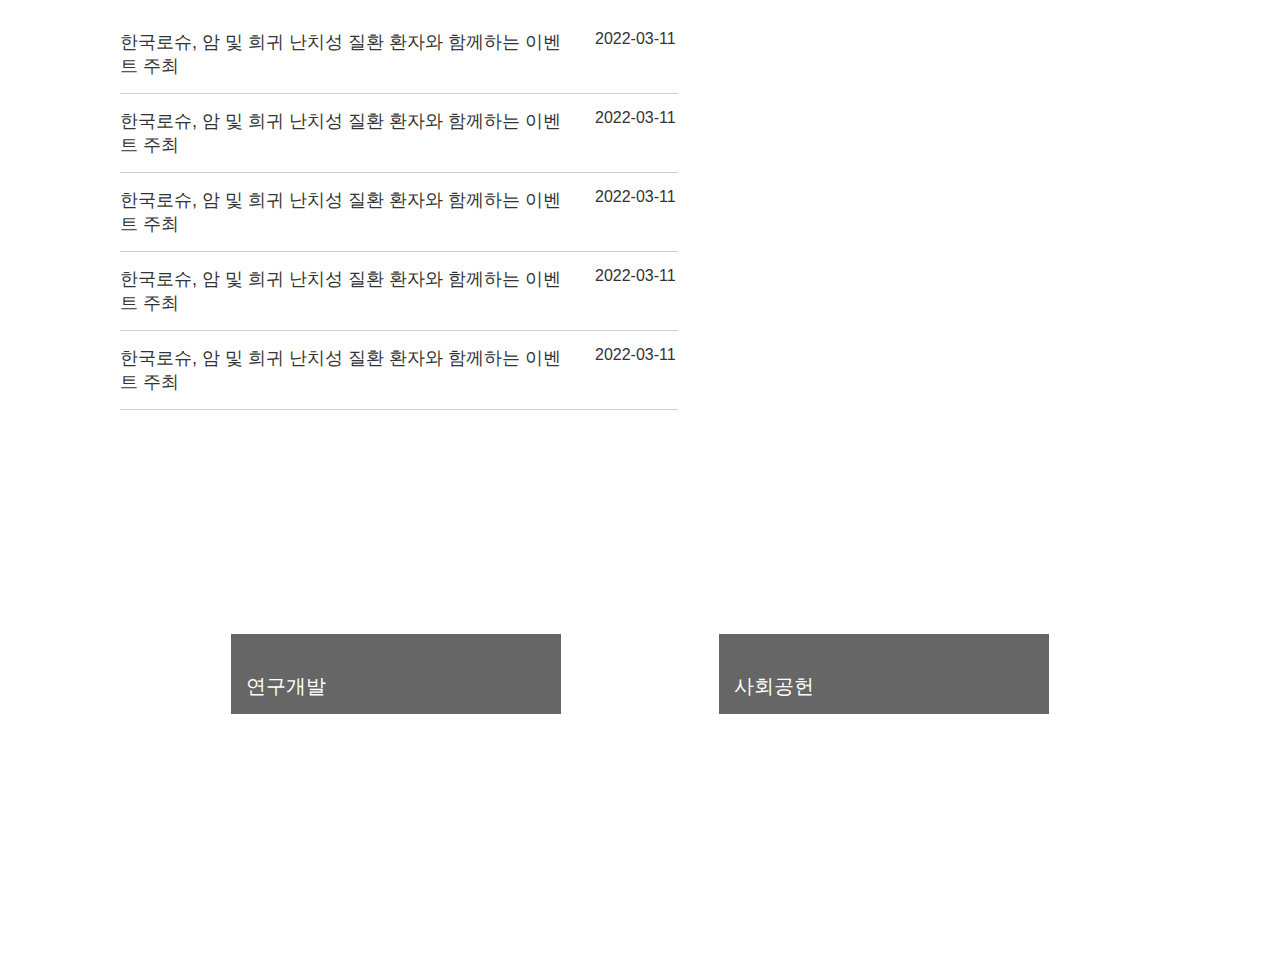
==== commit eae146bc: "Add files via upload" ====
--- a/index.html
+++ b/index.html
@@ -68,7 +68,7 @@
                 </form>
             </div>
             <div class="container">
-                <a href="#" class="about">
+                <a href="./company-1.html" class="about">
                     <img src="./images/about-icon.svg" alt="로슈소개">
                     <div class="text-box">
                         <h4>로슈소개</h4>
--- a/css/mobile.css
+++ b/css/mobile.css
@@ -28,29 +28,29 @@
     right: 10px;
 }
 
-#gnb {
-    width: 100%;
-    height: 0;
+#gnb{
+    width: 100%;
     overflow: hidden;
-    background: rgba(255, 255, 255, 0.9);    
     display: flex;
     flex-direction: column;
     position: absolute;
     top: 80px;
     z-index: 9;
     transition: all 0.5s;
+    height: 0;
 }
 
 #gnb.on{
-    height: calc(63px*6);
+    height: 100vh;
+}
+
+#gnb > ul{
+    background: #fff;
 }
 
 #gnb > ul > li{
     width: 100%;
-    height: 63px;
     z-index: 15;
-    display: flex;
-    justify-content: left;
     line-height: 63px;
 }
 
@@ -63,6 +63,10 @@
     height: 63px;
 }
 
+#gnb > ul > li > a{
+    pointer-events: none;
+}
+
 
 #gnb > ul > li > a{
     color: #000;
@@ -72,6 +76,23 @@
 
 #gnb > ul > li > ul > li > span{
     display: none;
+}
+
+#gnb > ul > li > .depth2 li > a{
+    padding-left: 15px;
+    display: block;
+    font-size: 18px;
+    color: #000;
+    background-color: rgba(18, 105, 205,0.5);
+}
+
+#gnb > ul > li > .depth2 {
+    display: none;
+
+}
+
+#gnb > ul > li > .depth2.on{
+    display: block;
 }
 
 
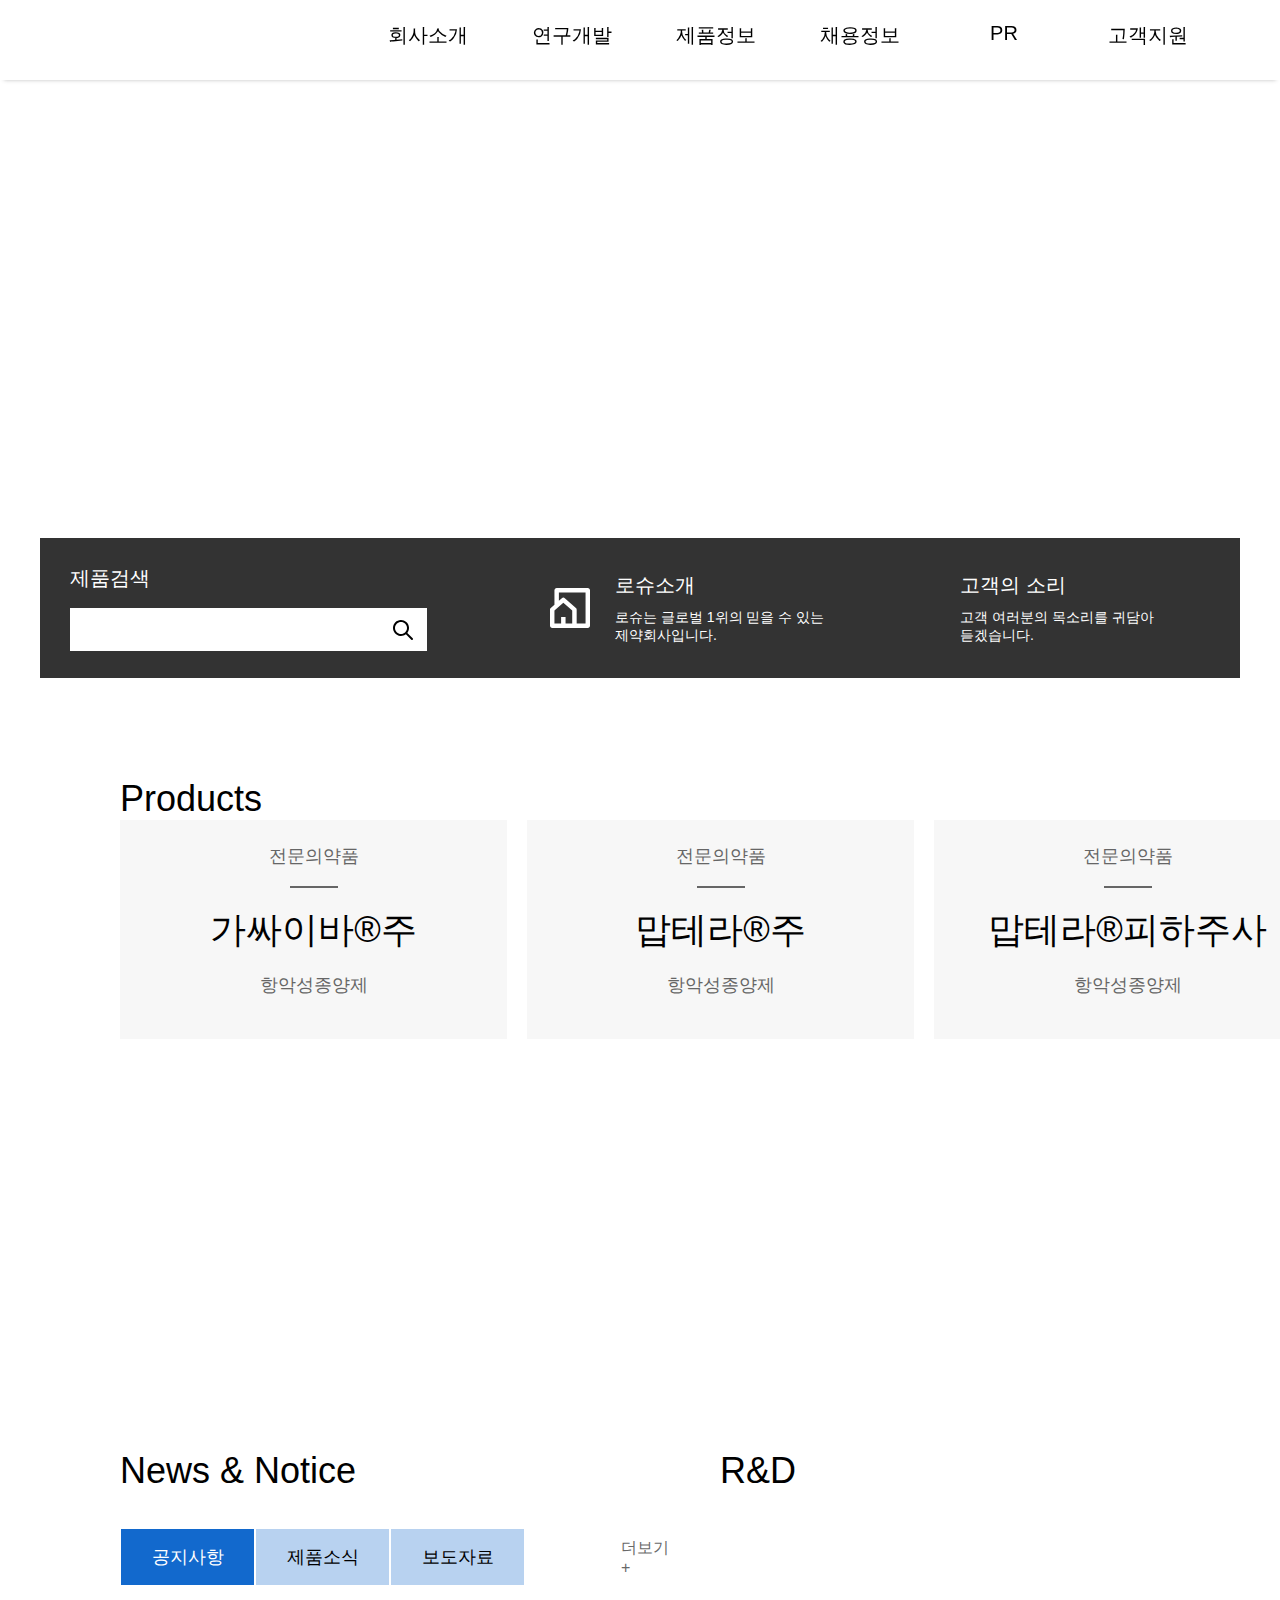
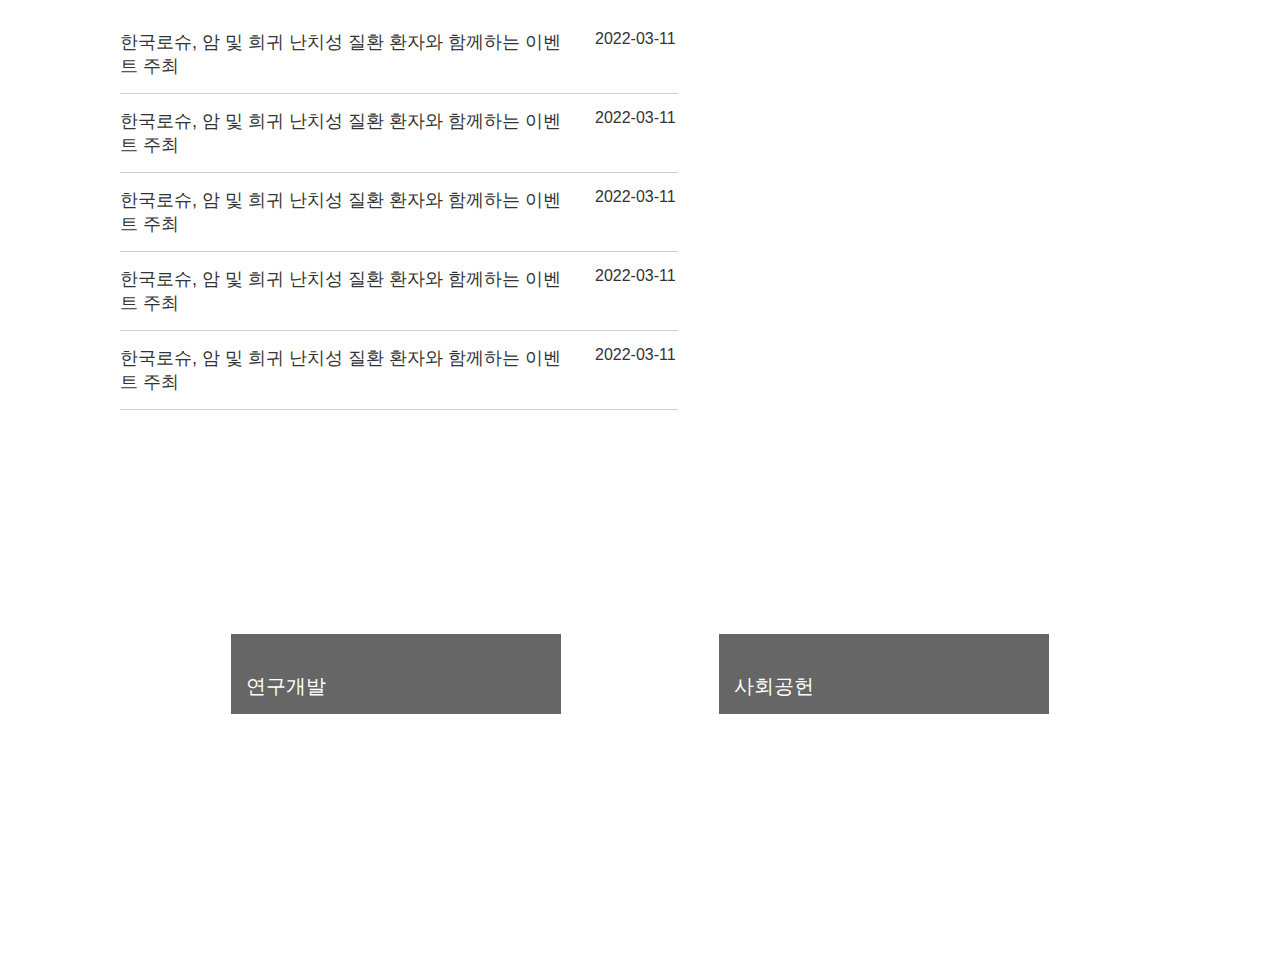
==== commit 33b1518e: "Add files via upload" ====
--- a/index.html
+++ b/index.html
@@ -275,7 +275,7 @@
                 data-aos-duration="600">끊임없는 혁신,
                     <br>세계 최고의 R&D 중심기업 로슈
                 </h3>
-                <button class="btn" onclick = "location.href = '#'">
+                <button class="btn" onclick = "location.href = './research.html'">
                     <h4>연구개발</h4>
                     <img src="./images/content-arrow.svg" alt="바로가기">
                 </button>
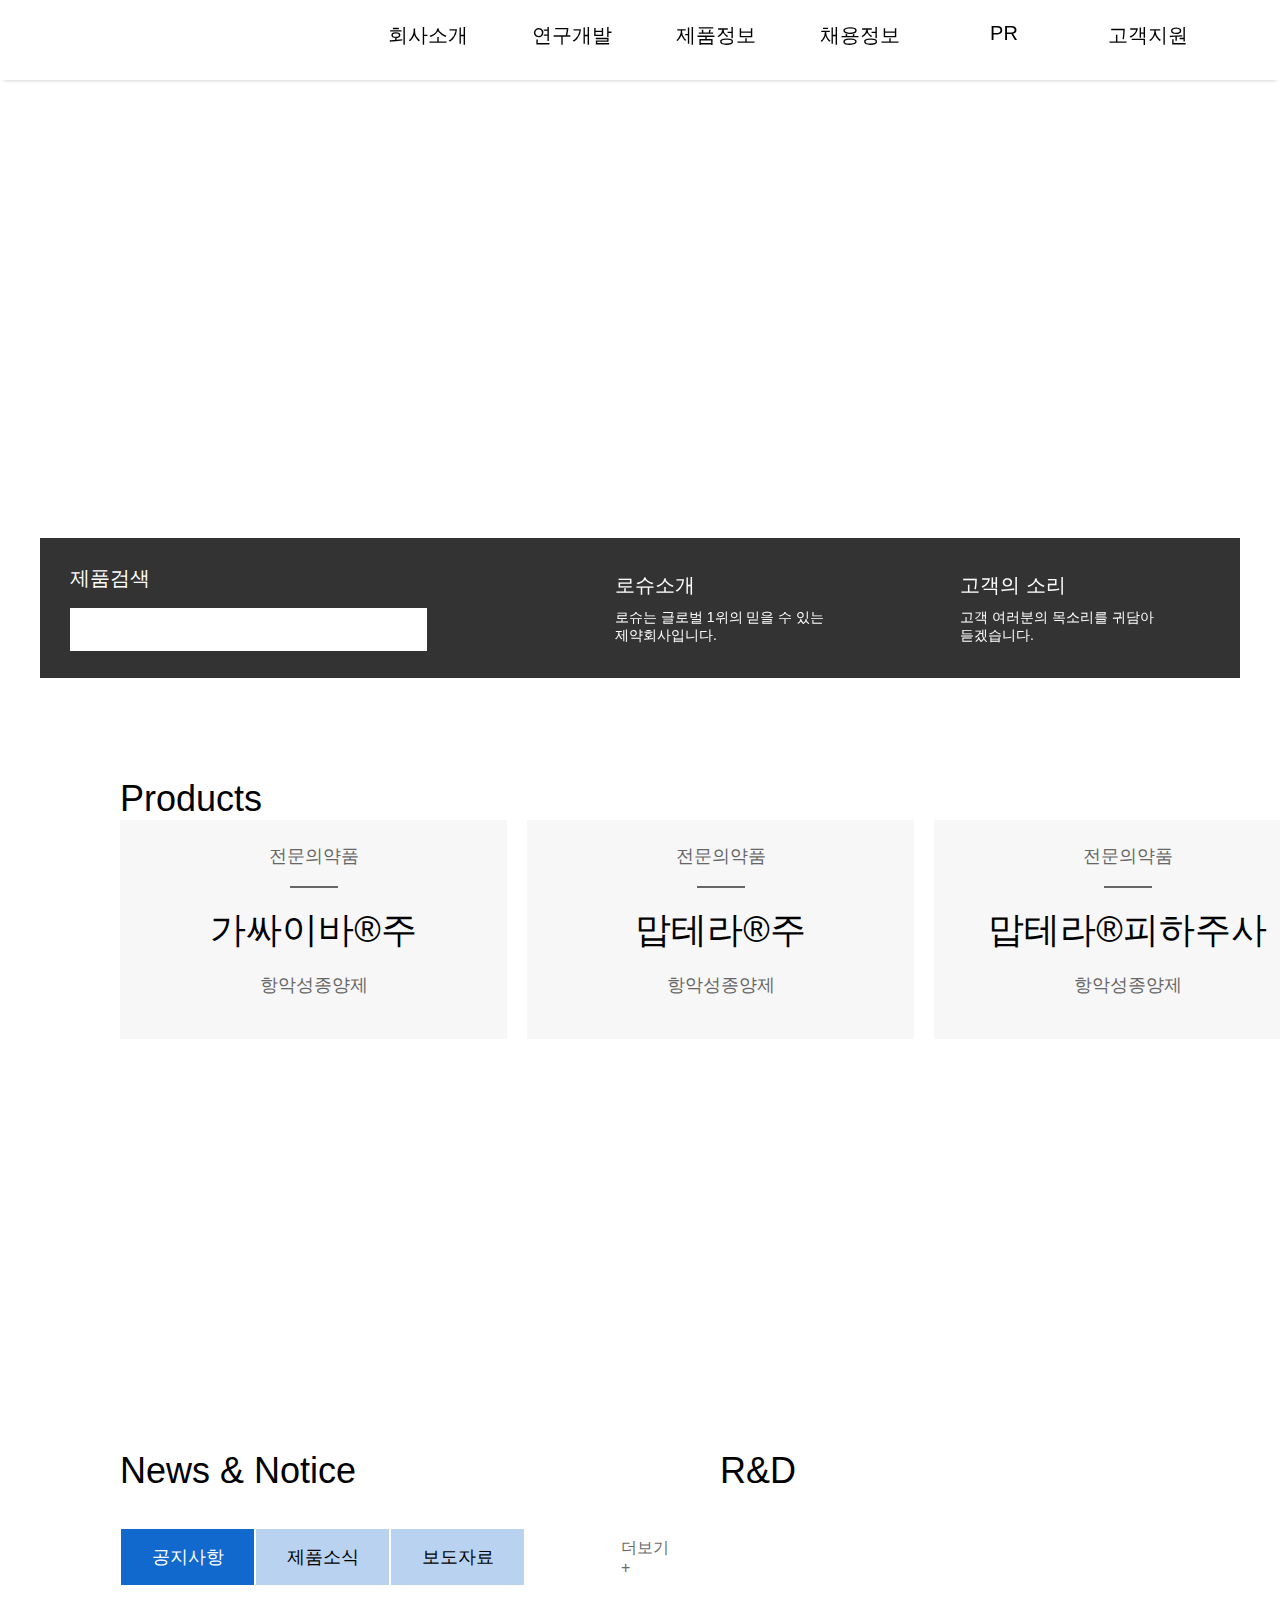
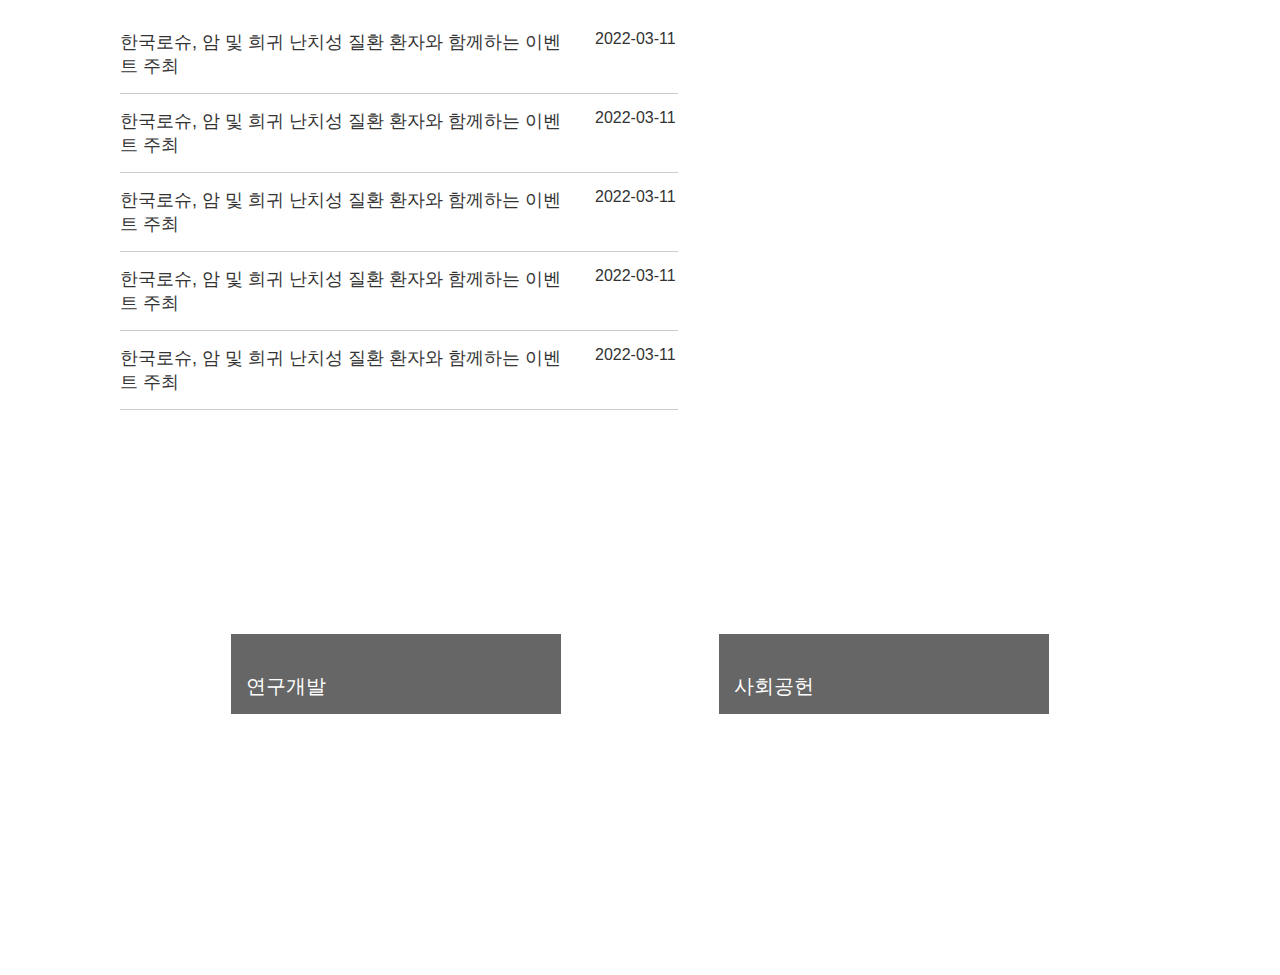
==== commit b0af830e: "Add files via upload" ====
--- a/index.html
+++ b/index.html
@@ -5,6 +5,7 @@
     <meta http-equiv="X-UA-Compatible" content="IE=edge">
     <meta name="viewport" content="width=device-width, initial-scale=1.0">
     <title>한국 로슈</title>
+    <link rel="shortcut icon" href="./images/logo2.png"/>
     <link href="https://unpkg.com/aos@2.3.1/dist/aos.css" rel="stylesheet">
     <link rel="stylesheet" href="https://unpkg.com/swiper@8/swiper-bundle.min.css"/>
     <link href="https://fonts.googleapis.com/css2?family=Noto+Sans+KR:wght@400;500;700&display=swap" rel="stylesheet">
@@ -19,9 +20,9 @@
     <meta name="description" content="세계 1위의 바이오 제약기업 로슈그룹 홈페이지 입니다.">  
     <meta name="keywords" content="제약회사, 제약, 의료, 약, 바이오, 건강 ">
     <meta name="author" content="한국 로슈">
-    <meta property="og:image" content="./images/logo2.png">
+    <meta property="og:image" content="./images/org_home.png">
     <meta property="og:title" content="한국 로슈">
-    <meta property="og:description" content="126년 전통의 글로벌 헬스케어의 리더, 세계 1위의 바이오 제약기업 로슈그룹 홈페이지 입니다.">
+    <meta property="og:description" content="세계 1위의 바이오 제약기업 로슈그룹 홈페이지 입니다.">
 </head>
 <body>
 
@@ -61,7 +62,7 @@
         </div>
         <div class="quick-menu">
             <div class="search">
-                <h4>제품검색</h4>
+                <a href="./product.html">제품검색</a>
                 <form action="" class="search-input">
                     <input type="" name="search" id="search">
                     <button type="submit" class="search-btn"><img src="./images/search-btn.svg" alt="검색"></button>
@@ -91,7 +92,7 @@
     <main> 
         <section id="products">
             <h3 class="title">Products</h3>
-            <button class="arrow left"><img src="./images/left-arrow.svg" alt=""></button>
+            <button class="arrow left"><img src="./images/left-arrow-done.svg" alt=""></button>
             <button class="arrow right"><img src="./images/right-arrow.svg" alt=""></button>
             <div class="container">
                 <div class="product-list">
--- a/css/default.css
+++ b/css/default.css
@@ -19,4 +19,4 @@
 
 img{
     display: block;
-}+}
--- a/css/pc.css
+++ b/css/pc.css
@@ -118,20 +118,27 @@
 
 /* 사이트맵 */
 #sitemap-modal{
-    background: rgba(255, 255, 255, 0.95);;
+    background: rgba(255, 255, 255, 0.95);
     width: 100%;
     height: 100vh;
     z-index: 999;
+    display: none;
     position: fixed;
     top: 0;
+}
+
+#sitemap-modal.on{
+    display: block;
+}
+
+#sitemap-modal .container{
+    width: 1440px;
+    height: 100vh;
+    margin: 0 auto;
     display: flex;
     align-items: center;
     justify-content: center;
-    display: none;
-}
-
-#sitemap-modal.on{
-    display: flex;
+    position: relative;
 }
 
 #sitemap-modal .logo{
@@ -191,8 +198,6 @@
 }
 
 
-
-
 /* 메인배너 부분 */
 
 .main-banner{
@@ -268,10 +273,13 @@
       color: #fff
   }
 
-  .quick-menu .search > h4{
+  .quick-menu .search > a{
       font-size: 20px;
       font-weight: 500;
       margin-bottom: 16px;
+      display: block;
+      width: 80px;
+      color: #fff;
   }
 
   .quick-menu .search .search-input {
@@ -365,7 +373,7 @@
     cursor: pointer;
 }
 
-#products > .arrow.right{
+#products > .arrow.right {
     right: 10.71px;
     top: 50%;
 }
@@ -612,15 +620,80 @@
     font-weight: 500;
     margin-right: 150px;
 }
-
-
-
 /* 메인 footer */
 
 #main-footer{
-    margin: 0 auto;
     width: 100%;
-    height: 199px;
+    height: 212px;
+    background: #072242;
+}
+
+#main-footer .ft-bottom{
+    padding-top: 20px;
+    display: flex;
+    flex-direction: column;
+    align-items: center;
+    justify-content: center;
+}
+
+#main-footer .ft-bottom > img{
+    margin-bottom: 25px;
+    width: 90px;
+}
+
+#main-footer .ft-bottom .text{
+    color: #fff;
+    font-size: 11px;
+    text-align: center;
+    margin-bottom: 25px;
+    width: 350px;
+    line-height: 2em;
+}
+
+#main-footer .ft-bottom .text p:first-child > span{
+    display: none;
+}
+
+#main-footer .ft-bottom .sns ul{
+    display: flex;
+    width: 165px;
+    justify-content: space-between;
+}
+
+#main-footer .ft-bottom .sns ul li a > img{
+    width: 35px;
+}
+
+#main-footer .ft-bottom > button{
+    width: 55px;
+    height: 55px;
+    border-radius: 50%;
+    background: #51647A;
+    color: #fff;
+    border: none;
+    display: flex;
+    flex-direction: column;
+    justify-content: center;
+    align-items: center;
+    position: fixed;
+    bottom: 20px;
+    right: 15px;
+    font-size: 12px;
+}
+
+
+#main-footer .ft-bottom > button > img{
+    margin-bottom: 8px;
+}
+
+
+
+/* 메인 footer */
+
+#main-footer{
+    margin: 0 auto;
+    width: 100%;
+    height: 209px;
     background: #072242;
 }
 
@@ -704,9 +777,10 @@
 #main-footer .ft-bottom{
     width: 1440px;
     margin: 0 auto;
-    height: 136px;
+    height: 146px;
     border-top: 1px solid #c4c4c4;
     display: flex;
+    flex-direction: row;
     align-items: center;
     padding-left: 30px;
 }
@@ -724,6 +798,7 @@
 
 #main-footer .ft-bottom .text p:first-child{
     font-size: 14px;
+    margin-bottom: 10px;
 }
 
 #main-footer .ft-bottom .text p:first-child > span{
--- a/css/mobile.css
+++ b/css/mobile.css
@@ -1,7 +1,6 @@
 .pc-only{
     display: none;
 }
-
 #main-header{
     width: 100%;
     height: 80px;
@@ -28,6 +27,20 @@
     right: 10px;
 }
 
+#main-header .container .block{
+    width: 100vw;
+    height: 100vh;
+    position: fixed;
+    top: 80px;
+    background: rgba(0, 0, 0, 0.8);
+    z-index: 4;
+    display: none;
+}
+
+#main-header .container .block.on{
+    display: block;
+}
+
 #gnb{
     width: 100%;
     overflow: hidden;
@@ -35,7 +48,7 @@
     flex-direction: column;
     position: absolute;
     top: 80px;
-    z-index: 9;
+    z-index: 5;
     transition: all 0.5s;
     height: 0;
 }
@@ -88,13 +101,11 @@
 
 #gnb > ul > li > .depth2 {
     display: none;
-
 }
 
 #gnb > ul > li > .depth2.on{
     display: block;
 }
-
 
 
 
@@ -139,14 +150,14 @@
   }
   
   .swiper .swiper-slide .title h2 {
-    font-size: 20px;
+    font-size: 36px;
     color: #fff;
     margin-bottom: 0;
     font-weight: 500;
   }
   
   .swiper .swiper-slide .title h2 span {
-    font-size: 15px;
+    font-size: 24px;
     font-weight: normal;
   }
 
@@ -161,18 +172,18 @@
 }
 
 .quick-menu .search{
-    height: 140px;
-    display: flex;
-    flex-direction: column;
-    justify-content: center;
-    align-items: center;
-    color: #fff;
-}
-
-.quick-menu .search > h4{
+    height: 120px;
+    display: flex;
+    flex-direction: column;
+    justify-content: center;
+    align-items: center;
+    color: #fff;
+}
+
+.quick-menu .search > a{
     font-size: 20px;
     font-weight: 500;
-    margin-bottom: 16px;
+    display: block;
 }
 
 .quick-menu .search .search-input {
@@ -197,6 +208,7 @@
 .main-banner .quick-menu .container{
     display: flex;
     flex: 1;
+    margin-top: 15px;
 }
 
 .main-banner .quick-menu a{
@@ -514,7 +526,6 @@
 
 
 /* 메인 footer */
-
 #main-footer{
     width: 100%;
     height: 212px;
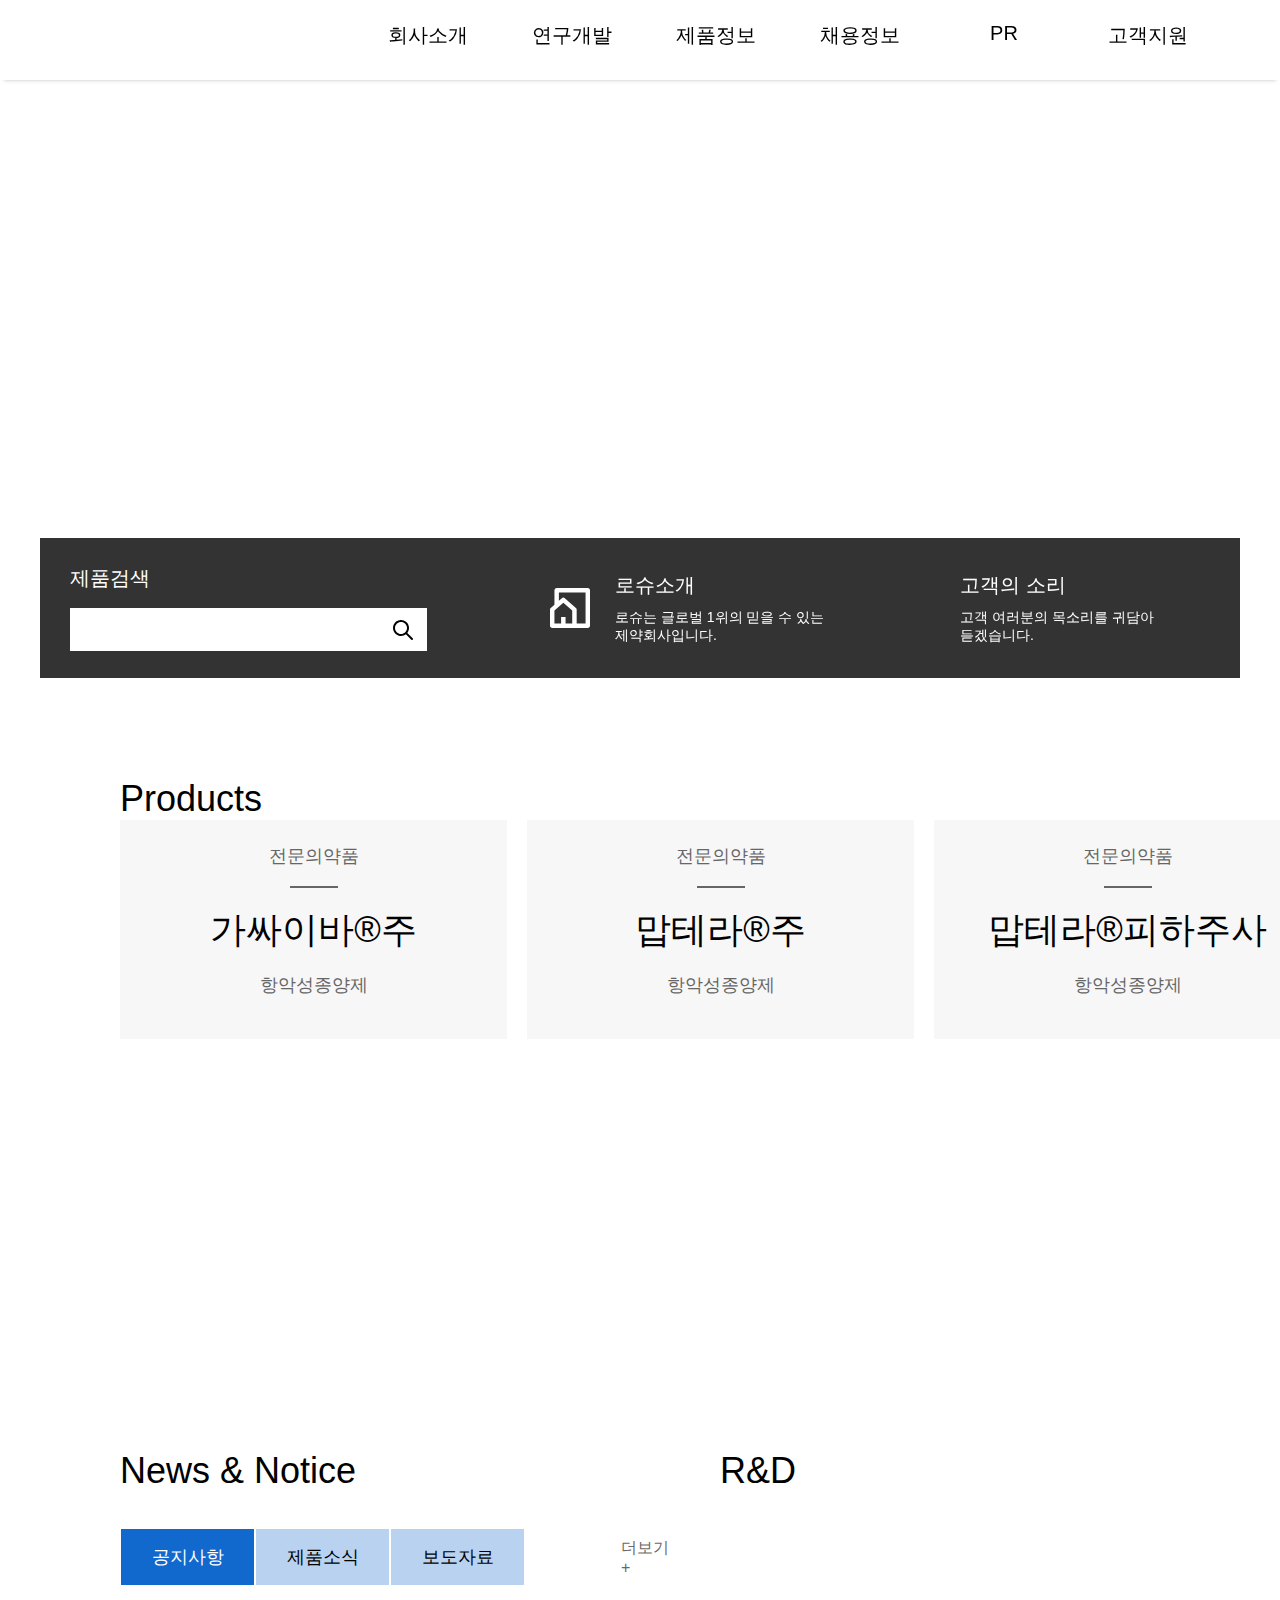
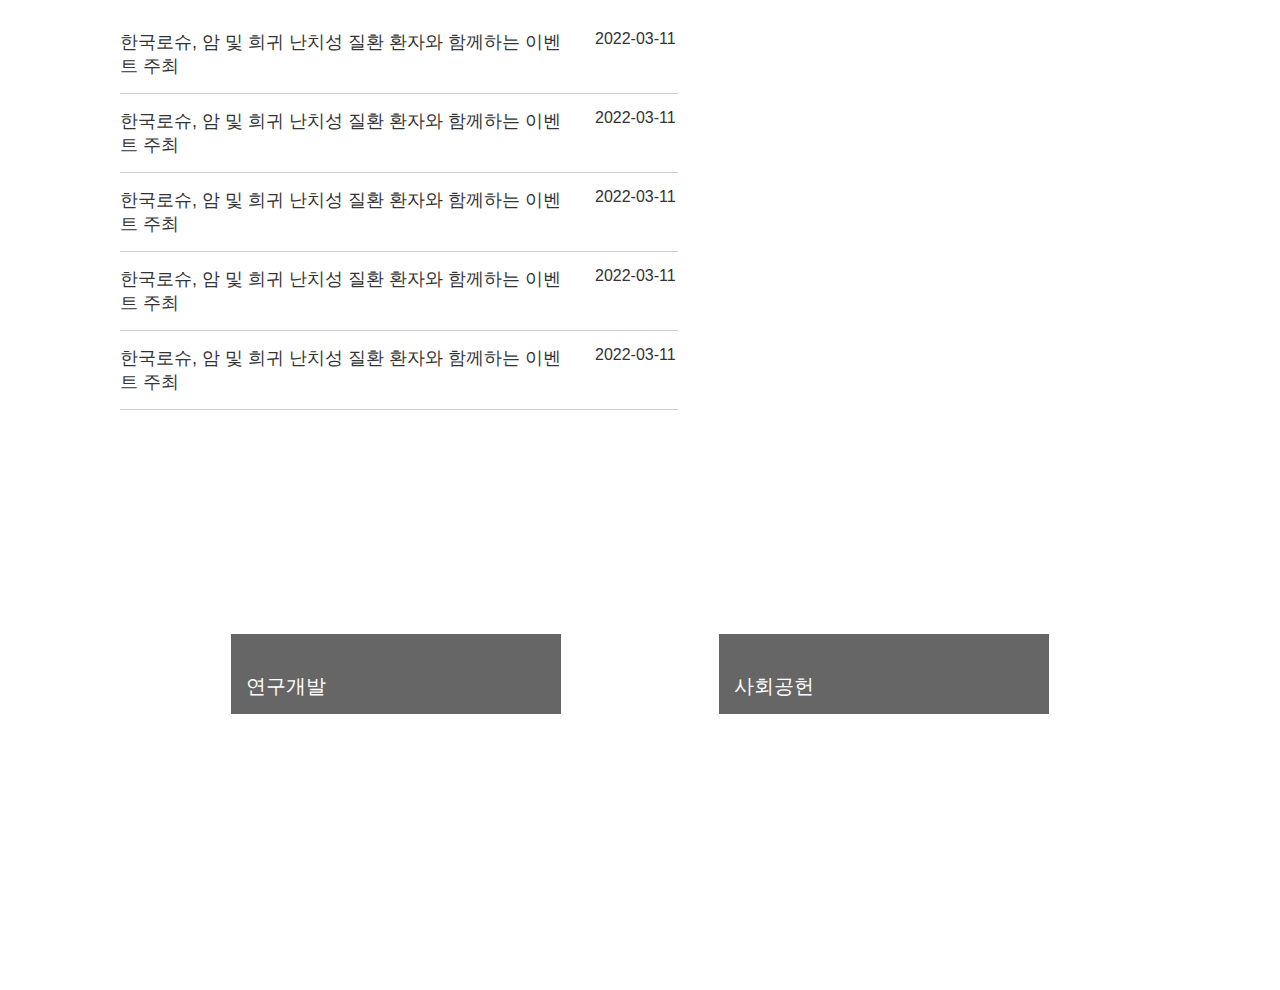
==== commit c2373ae6: "Add files via upload" ====
--- a/index.html
+++ b/index.html
@@ -64,7 +64,7 @@
             <div class="search">
                 <a href="./product.html">제품검색</a>
                 <form action="" class="search-input">
-                    <input type="" name="search" id="search">
+                    <input type="search" name="search" id="search">
                     <button type="submit" class="search-btn"><img src="./images/search-btn.svg" alt="검색"></button>
                 </form>
             </div>
@@ -287,7 +287,7 @@
                 data-aos-duration="600">건강하고 행복한 내일을 위해 
                     <br>지속가능경영을 실천하고 있습니다.
                 </h3>
-                <button class="btn" onclick = "location.href = '#'">
+                <button class="btn" onclick = "location.href = './social.html'">
                     <h4>사회공헌</h4>
                     <img src="./images/content-arrow.svg" alt="바로가기">
                 </button>
--- a/css/default.css
+++ b/css/default.css
@@ -20,3 +20,7 @@
 img{
     display: block;
 }
+
+html{
+    scroll-behavior: smooth;
+}
--- a/css/pc.css
+++ b/css/pc.css
@@ -4,6 +4,7 @@
 
 
 /* header(메뉴바 부분 */
+
 
 #main-header{
     width: 100%;
@@ -144,7 +145,7 @@
 #sitemap-modal .logo{
     position: absolute;
     left: 25px;
-    top: 26px;
+    top: 22px;
 }
 
 #sitemap-modal .close{
@@ -197,6 +198,63 @@
     margin-bottom: 50px;
 }
 
+/* * ------------------------------ * Unfolding Animation * ------------------------------ */ #sitemap-modal.on { 
+    /*transform: scaleX(0) scaleY(1);*/ 
+    animation: unfoldIn 1s cubic-bezier(0.165, 0.84, 0.44, 1) forwards; 
+} 
+
+#sitemap-modal.on .container .sitemap { 
+    /* 초기 display: none 처럼 크기를 0 으로 하여 보여주지 않음*/ 
+    transform: scale(0); 
+    /* 0.5 초 동안 애니메이션을 실행, 단 0.8초 지연시켜 0.8초 후에 애니메이션을 실행 */ 
+    animation: zoomIn .5s .8s 
+    cubic-bezier(0.165, 0.84, 0.44, 1) 
+    forwards; 
+}
+
+/* Dimmed showing */ 
+@keyframes unfoldIn { 
+    0% { 
+        transform: scaleX(0) scaleY(0.005); 
+    } 50% { 
+        /* 0.5 초간 세로 크기는 작은상태로 가로 너비만 확대 */ 
+        transform: scaleX(1) scaleY(0.005); 
+    } 100% { 
+        /* 0.5 초간 세로 크기를 확대 */ 
+        transform: scaleY(1) scaleX(1); 
+    } 
+} 
+
+/* Show modal content */ 
+@keyframes zoomIn {
+     from { 
+         transform: scale(0); 
+        } to { 
+        transform: scale(1); 
+        } 
+    } 
+
+    /* Hide modal content */ 
+@keyframes zoomOut {
+     from { 
+        transform: scale(1); 
+        } to { 
+        transform: scale(0); 
+        } 
+    } 
+
+/* Dimmed hiding */ 
+@keyframes unfoldOut { 
+    0% { 
+        transform: scale(1) 
+    } 50% { 
+        transform: scaleX(1) scaleY(0.005); 
+    } 100% { 
+        transform: scaleX(0) scaleY(0.005); 
+    } 
+}
+
+
 
 /* 메인배너 부분 */
 
@@ -620,81 +678,16 @@
     font-weight: 500;
     margin-right: 150px;
 }
+
+
 /* 메인 footer */
 
 #main-footer{
+    margin: 0 auto;
     width: 100%;
-    height: 212px;
+    height: 100%;
     background: #072242;
-}
-
-#main-footer .ft-bottom{
-    padding-top: 20px;
-    display: flex;
-    flex-direction: column;
-    align-items: center;
-    justify-content: center;
-}
-
-#main-footer .ft-bottom > img{
-    margin-bottom: 25px;
-    width: 90px;
-}
-
-#main-footer .ft-bottom .text{
-    color: #fff;
-    font-size: 11px;
-    text-align: center;
-    margin-bottom: 25px;
-    width: 350px;
-    line-height: 2em;
-}
-
-#main-footer .ft-bottom .text p:first-child > span{
-    display: none;
-}
-
-#main-footer .ft-bottom .sns ul{
-    display: flex;
-    width: 165px;
-    justify-content: space-between;
-}
-
-#main-footer .ft-bottom .sns ul li a > img{
-    width: 35px;
-}
-
-#main-footer .ft-bottom > button{
-    width: 55px;
-    height: 55px;
-    border-radius: 50%;
-    background: #51647A;
-    color: #fff;
-    border: none;
-    display: flex;
-    flex-direction: column;
-    justify-content: center;
-    align-items: center;
-    position: fixed;
-    bottom: 20px;
-    right: 15px;
-    font-size: 12px;
-}
-
-
-#main-footer .ft-bottom > button > img{
-    margin-bottom: 8px;
-}
-
-
-
-/* 메인 footer */
-
-#main-footer{
-    margin: 0 auto;
-    width: 100%;
-    height: 209px;
-    background: #072242;
+    padding-bottom: 15px;
 }
 
 #main-footer .ft-top{
@@ -818,7 +811,7 @@
     width: 72px;
     height: 72px;
     border-radius: 50%;
-    background: #51647A;
+    background-color: #51647A;
     color: #fff;
     border: none;
     display: flex;
@@ -832,8 +825,9 @@
 
 #main-footer .ft-bottom > button:hover{
     cursor: pointer;
+    font-size: 14px;
 }
 
 #main-footer .ft-bottom > button > img{
     margin-bottom: 5px;
-}+}
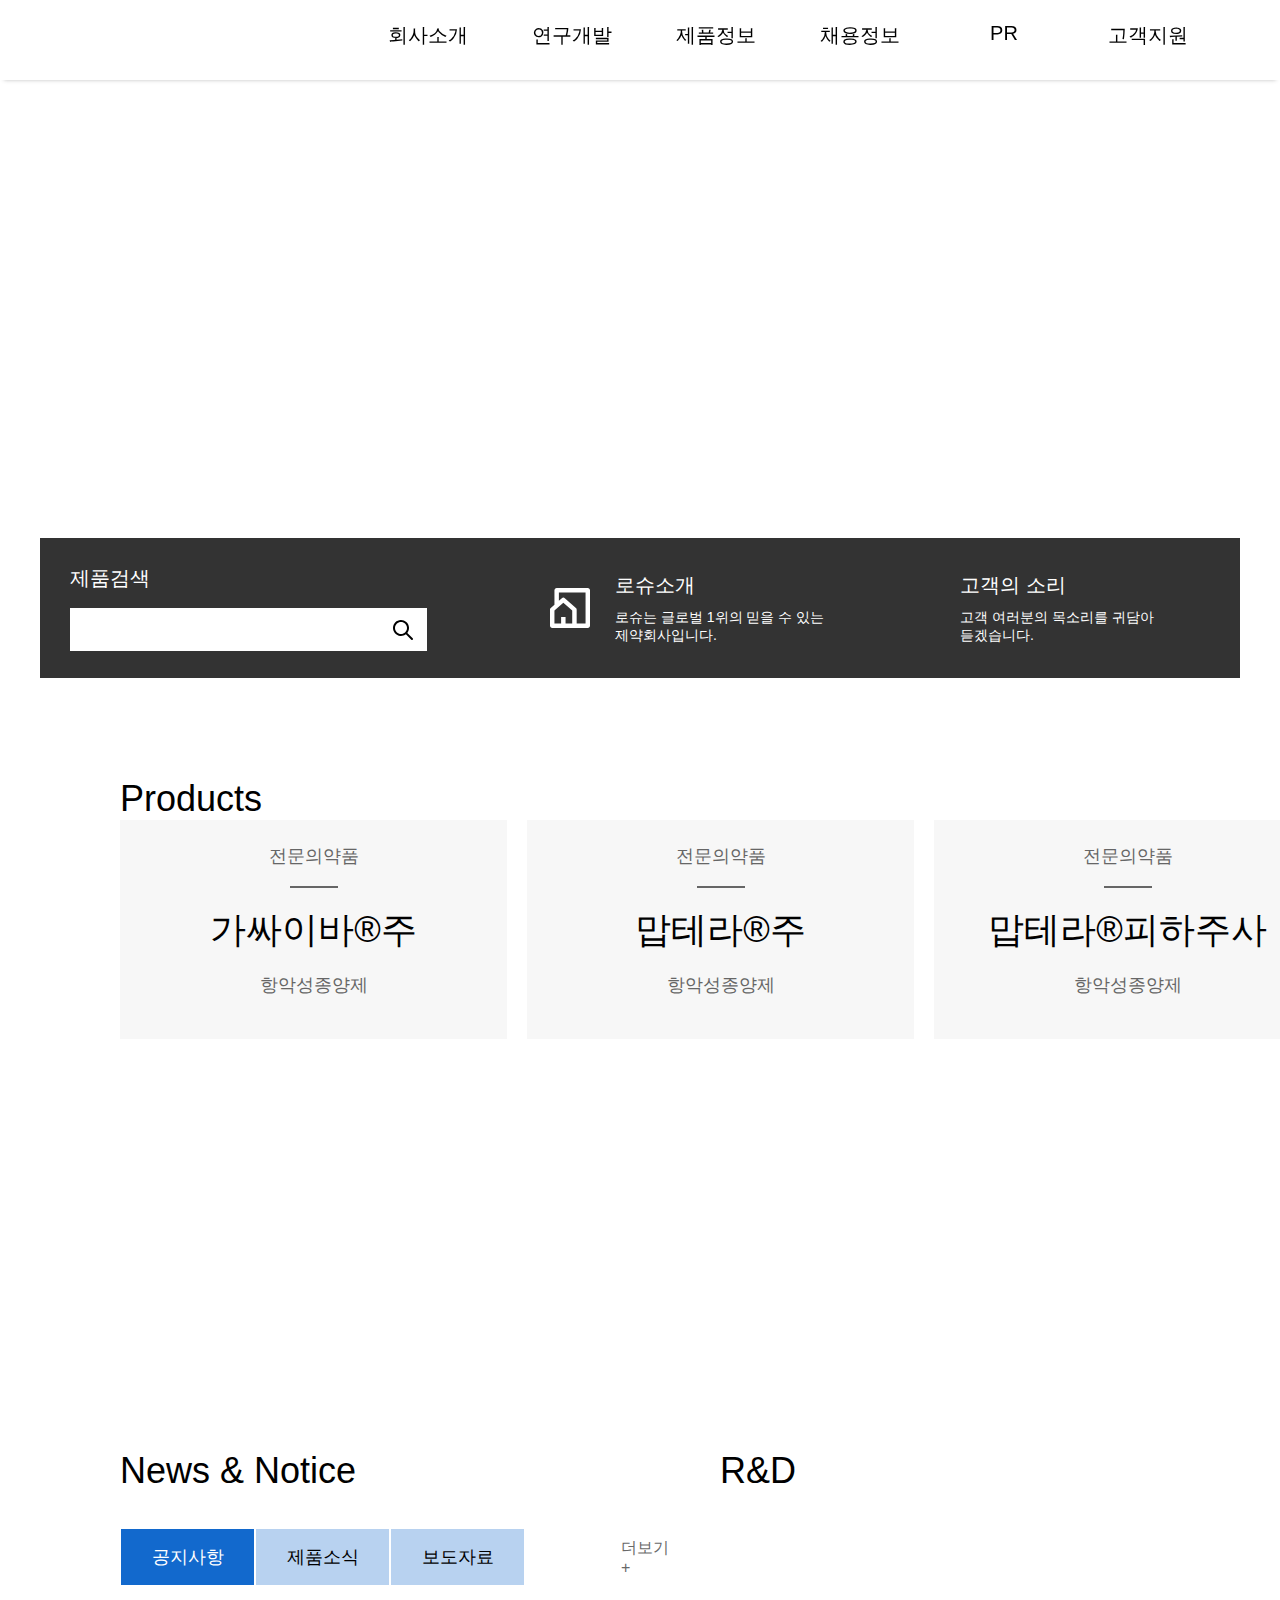
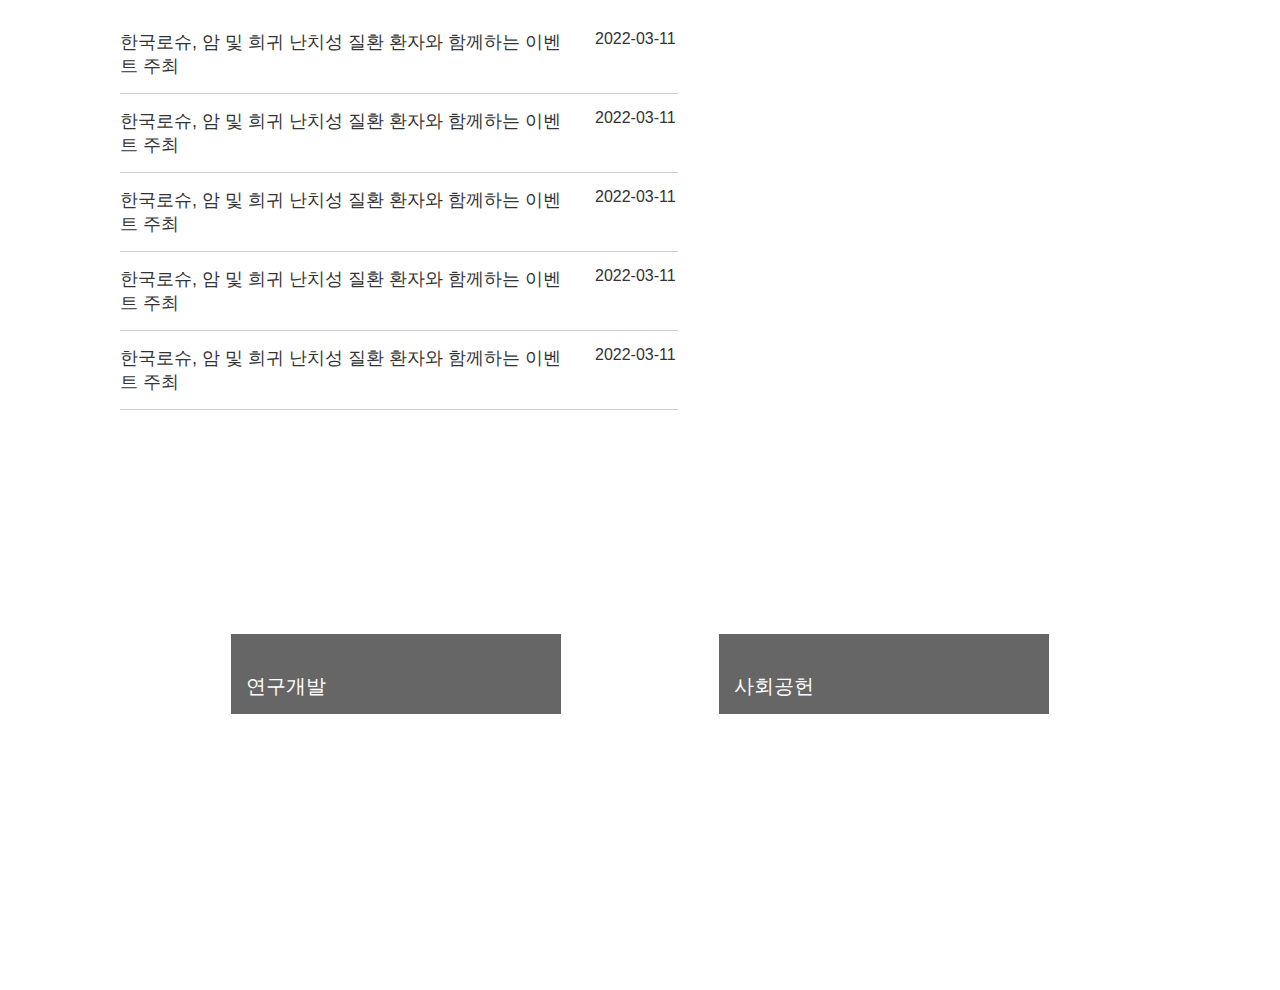
==== commit 8c4a5ea8: "Add files via upload" ====
--- a/index.html
+++ b/index.html
@@ -262,7 +262,7 @@
                 </div>
             </article>
             <article id="rnd">
-                <h3 class="title">R&D</h3>
+                <h3 class="title">R&amp;D</h3>
                 <div class="video">
                     <iframe width="569" height="351" src="https://www.youtube.com/embed/h6TH1pQkiyU?autoplay=1&mute=1&loop=1" title="YouTube video player" frameborder="0" allow="accelerometer; autoplay; clipboard-write; encrypted-media; gyroscope; picture-in-picture" allowfullscreen></iframe>
                 </div>
@@ -274,7 +274,7 @@
                 <h3 data-aos="fade-down"
                 data-aos-easing="linear"
                 data-aos-duration="600">끊임없는 혁신,
-                    <br>세계 최고의 R&D 중심기업 로슈
+                    <br>세계 최고의 R&amp;D 중심기업 로슈
                 </h3>
                 <button class="btn" onclick = "location.href = './research.html'">
                     <h4>연구개발</h4>
